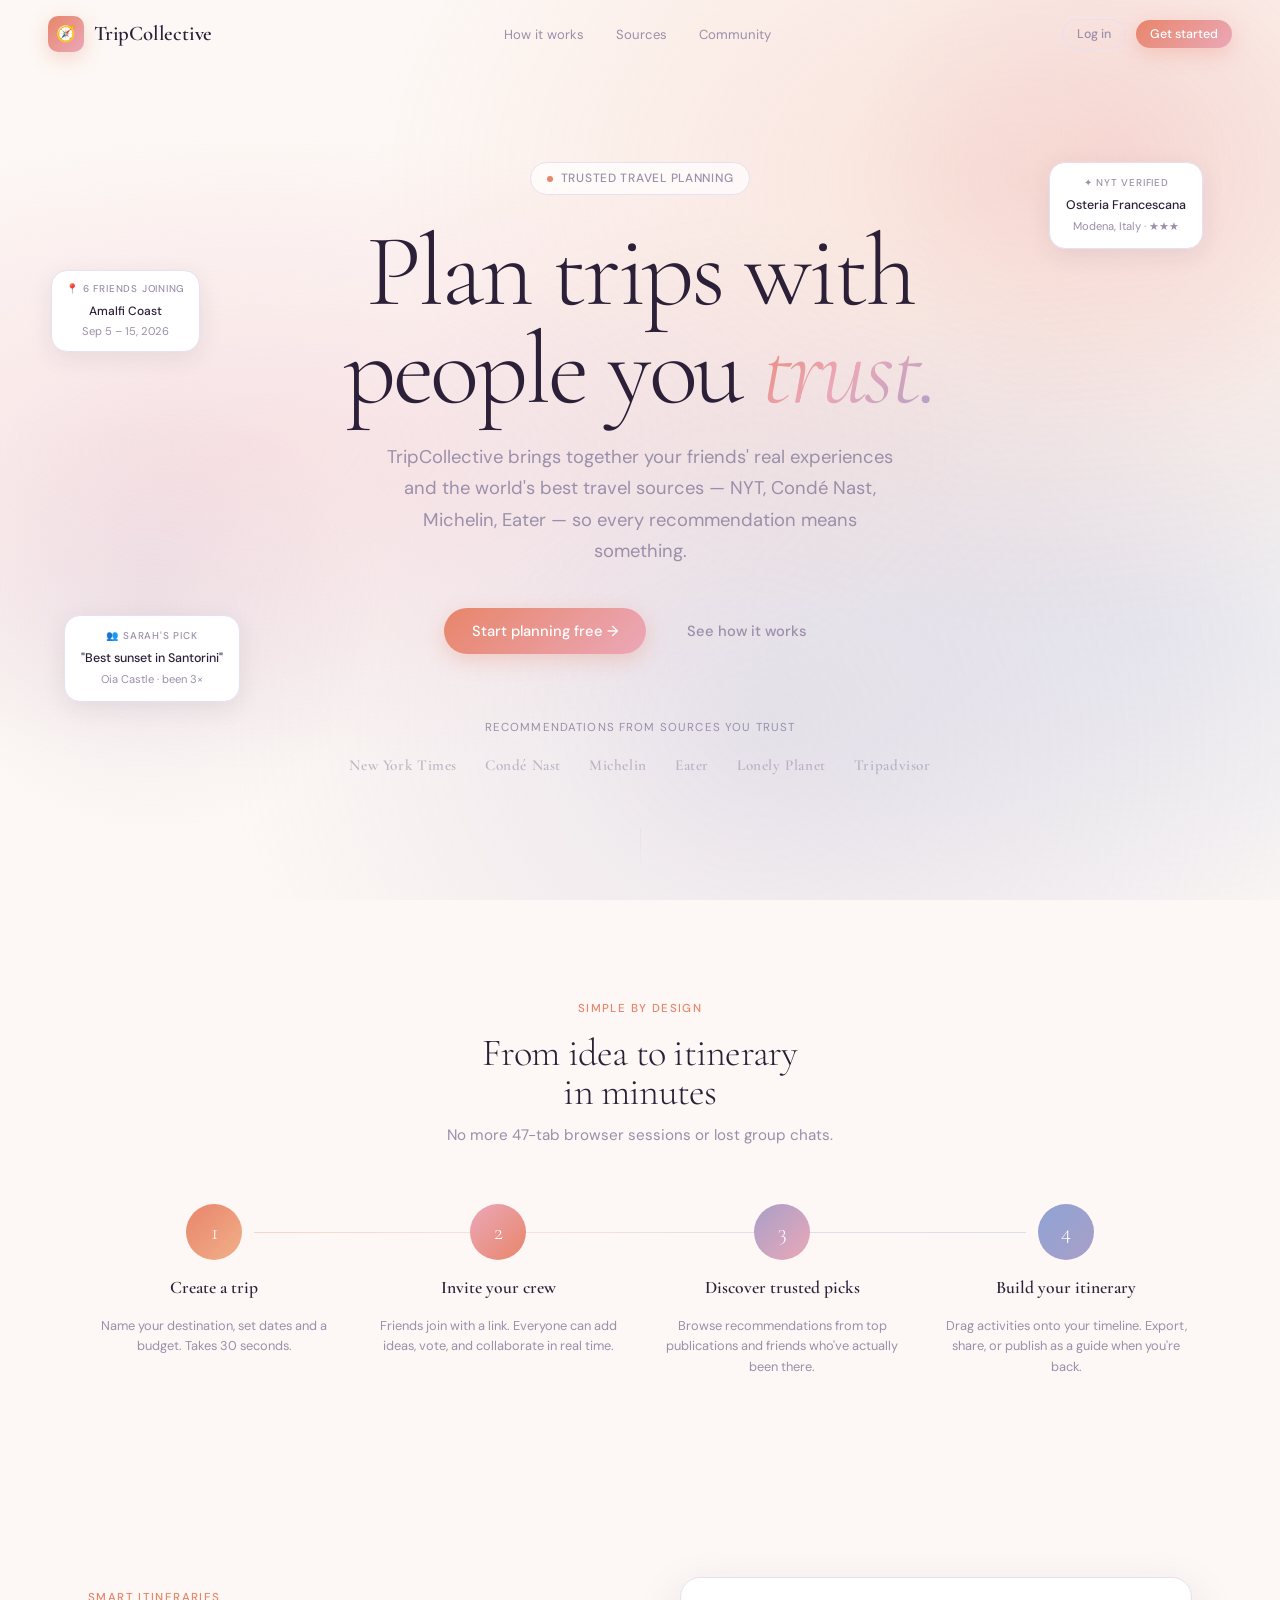
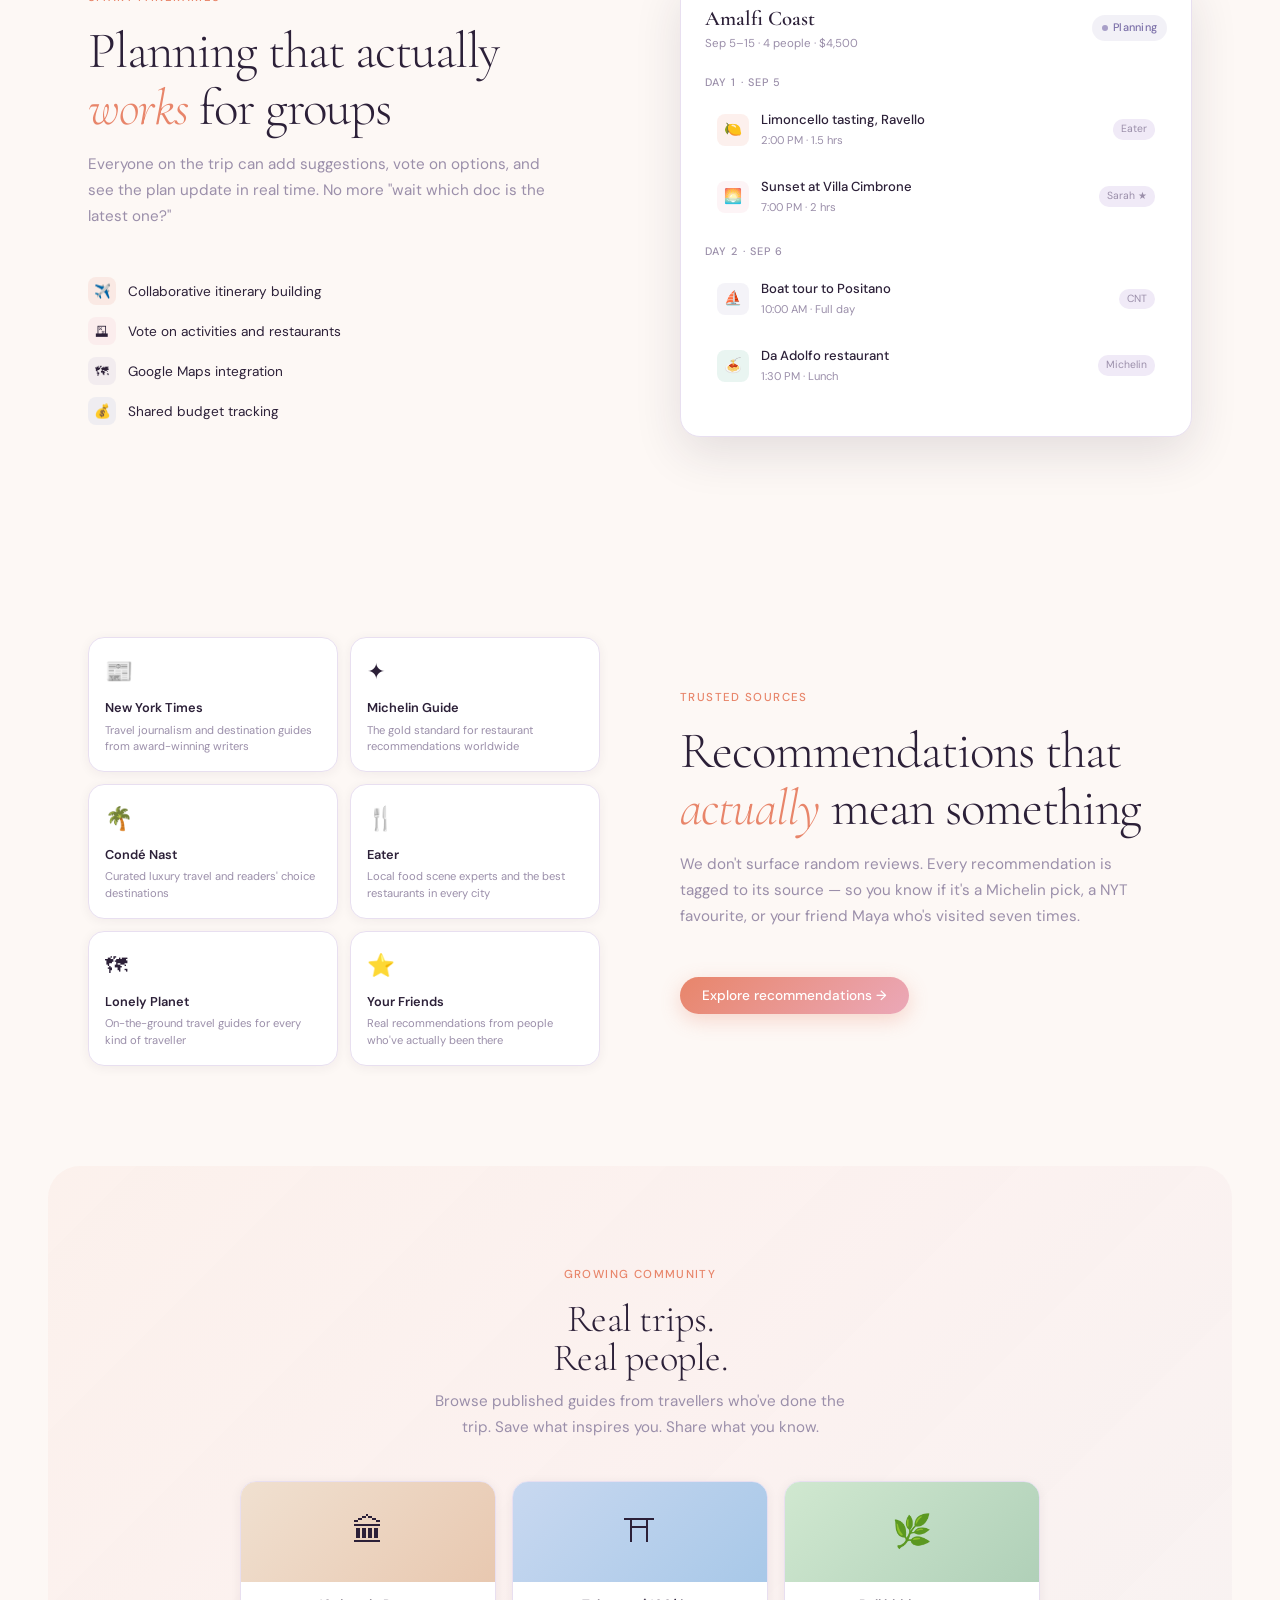
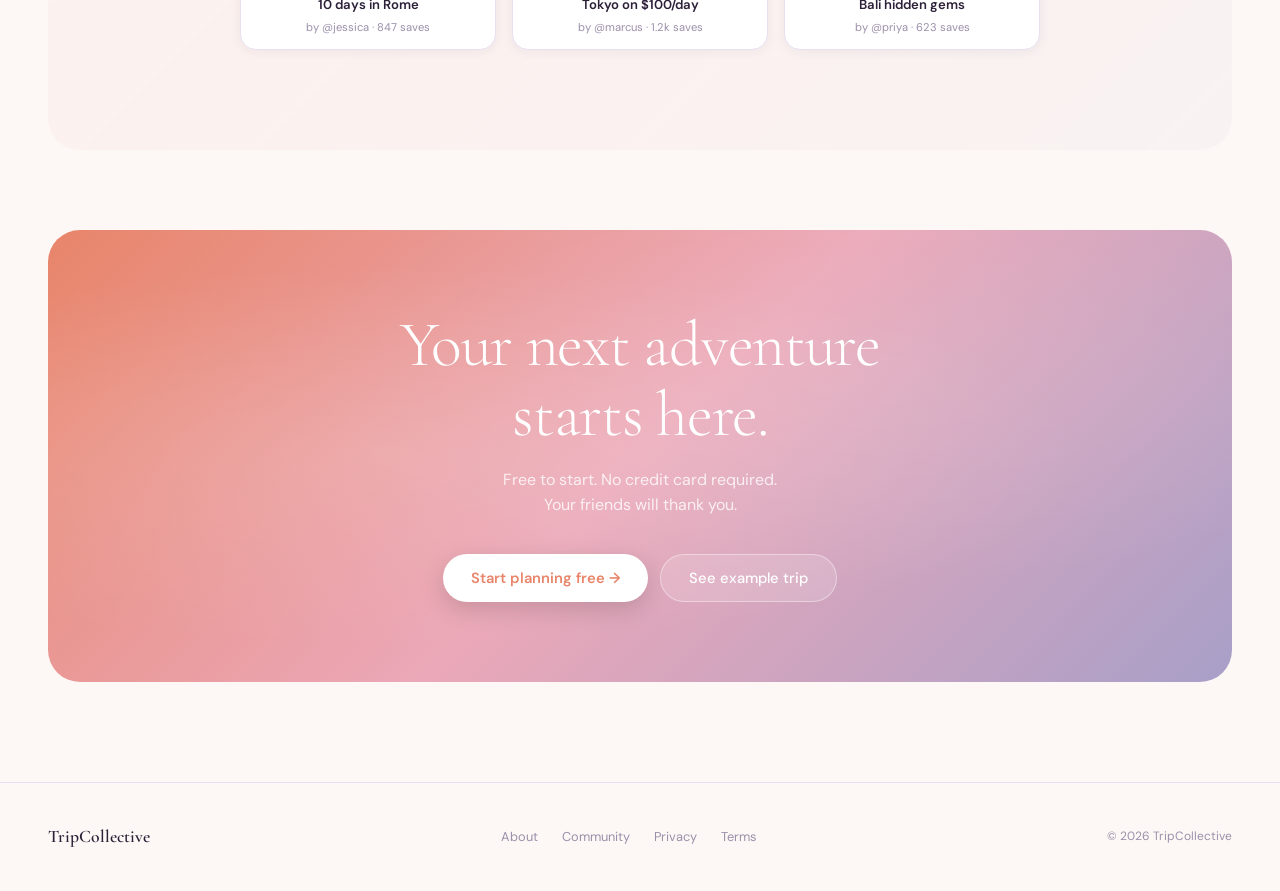
==== index.html @ 2cffa726 "initial commit" ====
<!DOCTYPE html>
<html lang="en">
<head>
  <meta charset="UTF-8">
  <meta name="viewport" content="width=device-width, initial-scale=1.0">
  <title>TripCollective — Travel Planned Together</title>
  <link rel="stylesheet" href="styles/global.css">
  <style>

    /* ── LANDING-SPECIFIC OVERRIDES ── */
    body { overflow-x: hidden; }

    /* ── NAV ── */
    .landing-nav {
      display: flex;
      align-items: center;
      justify-content: space-between;
      padding: 0 48px;
      height: 68px;
      position: fixed;
      top: 0; left: 0; right: 0;
      z-index: 100;
      transition: background 0.3s, border-color 0.3s;
    }

    .landing-nav.scrolled {
      background: rgba(253,248,245,0.92);
      backdrop-filter: blur(12px);
      border-bottom: 1px solid var(--border);
    }

    .nav-actions { display: flex; align-items: center; gap: 10px; }

    /* ── HERO ── */
    .hero {
      min-height: 100vh;
      display: flex;
      flex-direction: column;
      align-items: center;
      justify-content: center;
      text-align: center;
      padding: 120px 24px 80px;
      position: relative;
      overflow: hidden;
    }

    /* Gradient mesh background */
    .hero::before {
      content: '';
      position: absolute;
      inset: 0;
      background:
        radial-gradient(ellipse at 20% 50%, rgba(235,168,184,0.28) 0%, transparent 50%),
        radial-gradient(ellipse at 80% 20%, rgba(232,133,106,0.2) 0%, transparent 45%),
        radial-gradient(ellipse at 60% 80%, rgba(168,159,200,0.22) 0%, transparent 50%),
        radial-gradient(ellipse at 90% 70%, rgba(143,163,212,0.18) 0%, transparent 40%);
      pointer-events: none;
    }

    .hero-eyebrow {
      display: inline-flex;
      align-items: center;
      gap: 8px;
      background: rgba(255,255,255,0.7);
      border: 1px solid var(--border);
      border-radius: var(--radius-full);
      padding: 6px 16px;
      font-size: 0.75rem;
      font-weight: 500;
      color: var(--text-muted);
      letter-spacing: 0.06em;
      text-transform: uppercase;
      margin-bottom: 28px;
      backdrop-filter: blur(8px);
      animation: fadeUp 0.6s ease both;
    }

    .hero-eyebrow-dot {
      width: 6px; height: 6px;
      border-radius: 50%;
      background: var(--primary);
      animation: pulse 2s infinite;
    }

    @keyframes pulse {
      0%, 100% { opacity: 1; transform: scale(1); }
      50% { opacity: 0.5; transform: scale(0.8); }
    }

    .hero-headline {
      font-family: var(--font-display);
      font-size: clamp(3rem, 8vw, 6.5rem);
      font-weight: 300;
      line-height: 0.95;
      letter-spacing: -0.03em;
      margin-bottom: 24px;
      max-width: 900px;
      animation: fadeUp 0.6s ease 0.1s both;
    }

    .hero-headline em {
      font-style: italic;
      background: linear-gradient(135deg, var(--primary), var(--secondary) 50%, var(--accent));
      -webkit-background-clip: text;
      -webkit-text-fill-color: transparent;
      background-clip: text;
    }

    .hero-sub {
      font-size: clamp(1rem, 2vw, 1.15rem);
      color: var(--text-muted);
      max-width: 520px;
      line-height: 1.7;
      margin-bottom: 40px;
      animation: fadeUp 0.6s ease 0.2s both;
    }

    .hero-actions {
      display: flex;
      align-items: center;
      gap: 12px;
      margin-bottom: 64px;
      animation: fadeUp 0.6s ease 0.3s both;
      flex-wrap: wrap;
      justify-content: center;
    }

    /* Source logos strip */
    .trusted-by {
      animation: fadeUp 0.6s ease 0.4s both;
      text-align: center;
    }

    .trusted-label {
      font-size: 0.72rem;
      letter-spacing: 0.1em;
      text-transform: uppercase;
      color: var(--text-muted);
      margin-bottom: 16px;
    }

    .source-logos {
      display: flex;
      align-items: center;
      justify-content: center;
      gap: 28px;
      flex-wrap: wrap;
    }

    .source-logo {
      font-family: var(--font-display);
      font-size: 0.95rem;
      font-weight: 600;
      color: var(--text-muted);
      opacity: 0.6;
      letter-spacing: 0.04em;
      transition: opacity 0.2s;
    }

    .source-logo:hover { opacity: 1; }

    /* ── SCROLL INDICATOR ── */
    .scroll-indicator {
      position: absolute;
      bottom: 32px;
      left: 50%;
      transform: translateX(-50%);
      display: flex;
      flex-direction: column;
      align-items: center;
      gap: 6px;
      color: var(--text-muted);
      font-size: 0.7rem;
      letter-spacing: 0.1em;
      text-transform: uppercase;
      animation: fadeIn 1s ease 1s both;
    }

    .scroll-line {
      width: 1px;
      height: 40px;
      background: linear-gradient(to bottom, var(--border), transparent);
      animation: scrollDown 2s ease infinite;
    }

    @keyframes scrollDown {
      0% { transform: scaleY(0); transform-origin: top; }
      50% { transform: scaleY(1); transform-origin: top; }
      51% { transform: scaleY(1); transform-origin: bottom; }
      100% { transform: scaleY(0); transform-origin: bottom; }
    }

    /* ── FEATURE SECTIONS ── */
    .section {
      padding: 100px 48px;
      max-width: 1200px;
      margin: 0 auto;
    }

    .section-eyebrow {
      font-size: 0.72rem;
      font-weight: 500;
      letter-spacing: 0.12em;
      text-transform: uppercase;
      color: var(--primary);
      margin-bottom: 16px;
    }

    .section-headline {
      font-family: var(--font-display);
      font-size: clamp(2rem, 4vw, 3.2rem);
      font-weight: 300;
      letter-spacing: -0.02em;
      line-height: 1.1;
      margin-bottom: 16px;
      max-width: 600px;
    }

    .section-headline em {
      font-style: italic;
      color: var(--primary);
    }

    .section-sub {
      font-size: 0.95rem;
      color: var(--text-muted);
      line-height: 1.7;
      max-width: 480px;
      margin-bottom: 48px;
    }

    /* Feature 1 — Planning */
    .feature-planning {
      display: grid;
      grid-template-columns: 1fr 1fr;
      gap: 80px;
      align-items: center;
    }

    /* Feature 2 — Trusted sources */
    .feature-sources {
      display: grid;
      grid-template-columns: 1fr 1fr;
      gap: 80px;
      align-items: center;
    }

    /* Feature 3 — Community */
    .feature-community {
      text-align: center;
      padding: 100px 48px;
      background: linear-gradient(135deg, rgba(232,133,106,0.06), rgba(235,168,184,0.08), rgba(168,159,200,0.06));
      border-radius: 32px;
      margin: 0 48px;
    }

    /* ── MOCK UI COMPONENTS ── */
    .mock-card {
      background: white;
      border-radius: 20px;
      border: 1px solid var(--border);
      box-shadow: var(--shadow-lg);
      overflow: hidden;
    }

    .mock-itinerary {
      padding: 24px;
    }

    .mock-itinerary-header {
      display: flex;
      align-items: center;
      justify-content: space-between;
      margin-bottom: 20px;
    }

    .mock-itinerary-title {
      font-family: var(--font-display);
      font-size: 1.3rem;
      font-weight: 600;
    }

    .mock-day {
      margin-bottom: 16px;
    }

    .mock-day-label {
      font-size: 0.68rem;
      font-weight: 500;
      letter-spacing: 0.1em;
      text-transform: uppercase;
      color: var(--text-muted);
      margin-bottom: 8px;
    }

    .mock-activity {
      display: flex;
      align-items: center;
      gap: 12px;
      padding: 10px 12px;
      border-radius: 12px;
      margin-bottom: 6px;
      transition: background 0.2s;
    }

    .mock-activity:hover { background: var(--muted); }

    .mock-activity-icon {
      width: 32px;
      height: 32px;
      border-radius: 8px;
      display: flex;
      align-items: center;
      justify-content: center;
      font-size: 0.9rem;
      flex-shrink: 0;
    }

    .mock-activity-info { flex: 1; }

    .mock-activity-name {
      font-size: 0.82rem;
      font-weight: 500;
      margin-bottom: 2px;
    }

    .mock-activity-meta {
      font-size: 0.7rem;
      color: var(--text-muted);
    }

    .mock-activity-source {
      font-size: 0.65rem;
      padding: 2px 8px;
      border-radius: 10px;
      background: var(--muted);
      color: var(--text-muted);
      white-space: nowrap;
    }

    /* Source cards */
    .source-cards {
      display: grid;
      grid-template-columns: 1fr 1fr;
      gap: 12px;
    }

    .source-card {
      background: white;
      border: 1px solid var(--border);
      border-radius: 16px;
      padding: 16px;
      box-shadow: var(--shadow-sm);
      transition: transform 0.2s, box-shadow 0.2s;
    }

    .source-card:hover {
      transform: translateY(-3px);
      box-shadow: var(--shadow-md);
    }

    .source-card-icon {
      font-size: 1.4rem;
      margin-bottom: 8px;
    }

    .source-card-name {
      font-size: 0.8rem;
      font-weight: 600;
      margin-bottom: 3px;
    }

    .source-card-desc {
      font-size: 0.7rem;
      color: var(--text-muted);
      line-height: 1.5;
    }

    /* Community grid */
    .community-grid {
      display: grid;
      grid-template-columns: repeat(3, 1fr);
      gap: 16px;
      margin-top: 40px;
      max-width: 800px;
      margin-left: auto;
      margin-right: auto;
    }

    .community-card {
      background: white;
      border: 1px solid var(--border);
      border-radius: 16px;
      overflow: hidden;
      box-shadow: var(--shadow-sm);
      transition: transform 0.2s;
    }

    .community-card:hover { transform: translateY(-4px); }

    .community-card-img {
      height: 100px;
      display: flex;
      align-items: center;
      justify-content: center;
      font-size: 2rem;
    }

    .community-card-body { padding: 12px; }
    .community-card-title { font-size: 0.82rem; font-weight: 600; margin-bottom: 4px; }
    .community-card-meta { font-size: 0.7rem; color: var(--text-muted); }

    /* ── HOW IT WORKS ── */
    .how-it-works {
      padding: 100px 48px;
      max-width: 1200px;
      margin: 0 auto;
      text-align: center;
    }

    .steps-grid {
      display: grid;
      grid-template-columns: repeat(4, 1fr);
      gap: 32px;
      margin-top: 56px;
      position: relative;
    }

    .steps-grid::before {
      content: '';
      position: absolute;
      top: 28px;
      left: 15%;
      right: 15%;
      height: 1px;
      background: linear-gradient(to right, var(--primary), var(--secondary), var(--accent), var(--periwinkle));
      opacity: 0.3;
    }

    .step {
      display: flex;
      flex-direction: column;
      align-items: center;
      gap: 14px;
    }

    .step-num {
      width: 56px;
      height: 56px;
      border-radius: 50%;
      display: flex;
      align-items: center;
      justify-content: center;
      font-family: var(--font-display);
      font-size: 1.4rem;
      font-weight: 300;
      color: white;
      position: relative;
      z-index: 1;
    }

    .step-title {
      font-family: var(--font-display);
      font-size: 1.1rem;
      font-weight: 600;
    }

    .step-desc {
      font-size: 0.8rem;
      color: var(--text-muted);
      line-height: 1.6;
    }

    /* ── CTA SECTION ── */
    .cta-section {
      margin: 0 48px 100px;
      background: linear-gradient(135deg, var(--primary), var(--secondary) 50%, var(--accent));
      border-radius: 32px;
      padding: 80px 48px;
      text-align: center;
      position: relative;
      overflow: hidden;
    }

    .cta-section::before {
      content: '';
      position: absolute;
      inset: 0;
      background: radial-gradient(ellipse at 30% 50%, rgba(255,255,255,0.15), transparent 60%),
                  radial-gradient(ellipse at 70% 30%, rgba(255,255,255,0.1), transparent 50%);
    }

    .cta-section * { position: relative; z-index: 1; }

    .cta-headline {
      font-family: var(--font-display);
      font-size: clamp(2.2rem, 5vw, 4rem);
      font-weight: 300;
      color: white;
      letter-spacing: -0.02em;
      line-height: 1.1;
      margin-bottom: 16px;
    }

    .cta-sub {
      color: rgba(255,255,255,0.8);
      font-size: 1rem;
      margin-bottom: 36px;
      line-height: 1.6;
    }

    .btn-white {
      background: white;
      color: var(--primary);
      font-weight: 600;
      box-shadow: 0 8px 24px rgba(0,0,0,0.15);
    }

    .btn-white:hover {
      transform: translateY(-2px);
      box-shadow: 0 14px 32px rgba(0,0,0,0.2);
    }

    .btn-outline-white {
      background: rgba(255,255,255,0.15);
      color: white;
      border: 1px solid rgba(255,255,255,0.4);
    }

    .btn-outline-white:hover {
      background: rgba(255,255,255,0.25);
      transform: translateY(-1px);
    }

    /* ── FOOTER ── */
    footer {
      border-top: 1px solid var(--border);
      padding: 40px 48px;
      display: flex;
      align-items: center;
      justify-content: space-between;
    }

    .footer-logo {
      font-family: var(--font-display);
      font-size: 1.1rem;
      font-weight: 600;
      color: var(--text);
    }

    .footer-links {
      display: flex;
      gap: 24px;
      font-size: 0.8rem;
      color: var(--text-muted);
    }

    .footer-links a:hover { color: var(--text); }

    .footer-copy {
      font-size: 0.75rem;
      color: var(--text-muted);
    }

    /* ── FLOATING CARDS (hero decoration) ── */
    .hero-float {
      position: absolute;
      pointer-events: none;
    }

    .float-card-1 {
      top: 18%; right: 6%;
      background: white;
      border: 1px solid var(--border);
      border-radius: 16px;
      padding: 12px 16px;
      box-shadow: var(--shadow-md);
      font-size: 0.78rem;
      animation: float1 6s ease-in-out infinite;
      max-width: 180px;
    }

    .float-card-2 {
      bottom: 22%; left: 5%;
      background: white;
      border: 1px solid var(--border);
      border-radius: 16px;
      padding: 12px 16px;
      box-shadow: var(--shadow-md);
      font-size: 0.78rem;
      animation: float2 7s ease-in-out infinite;
      max-width: 200px;
    }

    .float-card-3 {
      top: 30%; left: 4%;
      background: white;
      border: 1px solid var(--border);
      border-radius: 16px;
      padding: 10px 14px;
      box-shadow: var(--shadow-md);
      font-size: 0.75rem;
      animation: float1 8s ease-in-out 1s infinite;
      max-width: 160px;
    }

    @keyframes float1 {
      0%, 100% { transform: translateY(0px) rotate(-1deg); }
      50% { transform: translateY(-12px) rotate(1deg); }
    }

    @keyframes float2 {
      0%, 100% { transform: translateY(0px) rotate(1deg); }
      50% { transform: translateY(-10px) rotate(-1deg); }
    }

    .float-card-label {
      font-size: 0.62rem;
      font-weight: 500;
      letter-spacing: 0.08em;
      text-transform: uppercase;
      color: var(--text-muted);
      margin-bottom: 5px;
    }

    .float-card-value {
      font-weight: 500;
      color: var(--text);
      margin-bottom: 2px;
    }

    .float-card-sub { color: var(--text-muted); font-size: 0.7rem; }

    /* ── REVEAL ON SCROLL ── */
    .reveal {
      opacity: 0;
      transform: translateY(24px);
      transition: opacity 0.6s ease, transform 0.6s ease;
    }

    .reveal.visible {
      opacity: 1;
      transform: translateY(0);
    }

    /* ── RESPONSIVE ── */
    @media (max-width: 768px) {
      .landing-nav { padding: 0 20px; }
      .feature-planning,
      .feature-sources { grid-template-columns: 1fr; gap: 40px; }
      .steps-grid { grid-template-columns: repeat(2, 1fr); }
      .steps-grid::before { display: none; }
      .community-grid { grid-template-columns: repeat(2, 1fr); }
      .source-cards { grid-template-columns: 1fr; }
      .cta-section { margin: 0 20px 60px; padding: 60px 24px; }
      .feature-community { margin: 0 20px; padding: 60px 24px; }
      .hero-float { display: none; }
      footer { flex-direction: column; gap: 16px; text-align: center; }
    }
  </style>
</head>
<body>

<div class="bg-ambience"></div>

<!-- ── NAV ── -->
<nav class="landing-nav" id="landingNav">
  <a href="#" class="nav-logo">
    <div class="nav-logo-icon">🧭</div>
    <span class="nav-logo-text">TripCollective</span>
  </a>
  <div class="nav-links" style="display:flex">
    <a href="#how" class="nav-link">How it works</a>
    <a href="#sources" class="nav-link">Sources</a>
    <a href="#community" class="nav-link">Community</a>
  </div>
  <div class="nav-actions">
    <button class="btn btn-ghost btn-sm" onclick="window.location='login.html'">Log in</button>
    <button class="btn btn-primary btn-sm" onclick="window.location='login.html'">Get started</button>
  </div>
</nav>

<!-- ── HERO ── -->
<section class="hero">

  <!-- Floating decoration cards -->
  <div class="hero-float float-card-1">
    <div class="float-card-label">✦ NYT Verified</div>
    <div class="float-card-value">Osteria Francescana</div>
    <div class="float-card-sub">Modena, Italy · ★★★</div>
  </div>

  <div class="hero-float float-card-2">
    <div class="float-card-label">👥 Sarah's pick</div>
    <div class="float-card-value">"Best sunset in Santorini"</div>
    <div class="float-card-sub">Oia Castle · been 3×</div>
  </div>

  <div class="hero-float float-card-3">
    <div class="float-card-label">📍 6 friends joining</div>
    <div class="float-card-value">Amalfi Coast</div>
    <div class="float-card-sub">Sep 5 – 15, 2026</div>
  </div>

  <div class="hero-eyebrow">
    <div class="hero-eyebrow-dot"></div>
    Trusted travel planning
  </div>

  <h1 class="hero-headline">
    Plan trips with<br>
    people you <em>trust.</em>
  </h1>

  <p class="hero-sub">
    TripCollective brings together your friends' real experiences and the world's best travel sources — NYT, Condé Nast, Michelin, Eater — so every recommendation means something.
  </p>

  <div class="hero-actions">
    <button class="btn btn-primary btn-lg" onclick="window.location='login.html'">
      Start planning free →
    </button>
    <button class="btn btn-ghost btn-lg" onclick="document.getElementById('how').scrollIntoView({behavior:'smooth'})">
      See how it works
    </button>
  </div>

  <div class="trusted-by">
    <div class="trusted-label">Recommendations from sources you trust</div>
    <div class="source-logos">
      <span class="source-logo">New York Times</span>
      <span class="source-logo">Condé Nast</span>
      <span class="source-logo">Michelin</span>
      <span class="source-logo">Eater</span>
      <span class="source-logo">Lonely Planet</span>
      <span class="source-logo">Tripadvisor</span>
    </div>
  </div>

  <div class="scroll-indicator">
    <div class="scroll-line"></div>
  </div>

</section>

<!-- ── HOW IT WORKS ── -->
<section class="how-it-works reveal" id="how">
  <p class="section-eyebrow">Simple by design</p>
  <h2 class="display display-lg" style="margin-bottom:12px;letter-spacing:-0.02em">From idea to itinerary<br>in minutes</h2>
  <p style="color:var(--text-muted);font-size:0.95rem;max-width:400px;margin:0 auto">No more 47-tab browser sessions or lost group chats.</p>

  <div class="steps-grid">
    <div class="step reveal">
      <div class="step-num" style="background:linear-gradient(135deg,var(--primary),var(--peach))">1</div>
      <div class="step-title">Create a trip</div>
      <div class="step-desc">Name your destination, set dates and a budget. Takes 30 seconds.</div>
    </div>
    <div class="step reveal">
      <div class="step-num" style="background:linear-gradient(135deg,var(--secondary),var(--primary))">2</div>
      <div class="step-title">Invite your crew</div>
      <div class="step-desc">Friends join with a link. Everyone can add ideas, vote, and collaborate in real time.</div>
    </div>
    <div class="step reveal">
      <div class="step-num" style="background:linear-gradient(135deg,var(--accent),var(--secondary))">3</div>
      <div class="step-title">Discover trusted picks</div>
      <div class="step-desc">Browse recommendations from top publications and friends who've actually been there.</div>
    </div>
    <div class="step reveal">
      <div class="step-num" style="background:linear-gradient(135deg,var(--periwinkle),var(--accent))">4</div>
      <div class="step-title">Build your itinerary</div>
      <div class="step-desc">Drag activities onto your timeline. Export, share, or publish as a guide when you're back.</div>
    </div>
  </div>
</section>

<!-- ── FEATURE: PLANNING ── -->
<section class="section reveal" id="planning">
  <div class="feature-planning">
    <div>
      <p class="section-eyebrow">Smart itineraries</p>
      <h2 class="section-headline">Planning that actually <em>works</em> for groups</h2>
      <p class="section-sub">Everyone on the trip can add suggestions, vote on options, and see the plan update in real time. No more "wait which doc is the latest one?"</p>
      <div style="display:flex;flex-direction:column;gap:12px">
        <div style="display:flex;align-items:center;gap:12px;font-size:0.85rem">
          <span style="width:28px;height:28px;border-radius:8px;background:rgba(232,133,106,0.12);display:flex;align-items:center;justify-content:center">✈️</span>
          Collaborative itinerary building
        </div>
        <div style="display:flex;align-items:center;gap:12px;font-size:0.85rem">
          <span style="width:28px;height:28px;border-radius:8px;background:rgba(235,168,184,0.12);display:flex;align-items:center;justify-content:center">🗳</span>
          Vote on activities and restaurants
        </div>
        <div style="display:flex;align-items:center;gap:12px;font-size:0.85rem">
          <span style="width:28px;height:28px;border-radius:8px;background:rgba(168,159,200,0.12);display:flex;align-items:center;justify-content:center">🗺</span>
          Google Maps integration
        </div>
        <div style="display:flex;align-items:center;gap:12px;font-size:0.85rem">
          <span style="width:28px;height:28px;border-radius:8px;background:rgba(143,163,212,0.12);display:flex;align-items:center;justify-content:center">💰</span>
          Shared budget tracking
        </div>
      </div>
    </div>

    <!-- Mock itinerary -->
    <div class="mock-card">
      <div class="mock-itinerary">
        <div class="mock-itinerary-header">
          <div>
            <div class="mock-itinerary-title">Amalfi Coast</div>
            <div style="font-size:0.72rem;color:var(--text-muted)">Sep 5–15 · 4 people · $4,500</div>
          </div>
          <span class="badge badge-planning"><span class="badge-dot"></span>Planning</span>
        </div>

        <div class="mock-day">
          <div class="mock-day-label">Day 1 · Sep 5</div>
          <div class="mock-activity">
            <div class="mock-activity-icon" style="background:rgba(232,133,106,0.12)">🍋</div>
            <div class="mock-activity-info">
              <div class="mock-activity-name">Limoncello tasting, Ravello</div>
              <div class="mock-activity-meta">2:00 PM · 1.5 hrs</div>
            </div>
            <span class="mock-activity-source">Eater</span>
          </div>
          <div class="mock-activity">
            <div class="mock-activity-icon" style="background:rgba(235,168,184,0.12)">🌅</div>
            <div class="mock-activity-info">
              <div class="mock-activity-name">Sunset at Villa Cimbrone</div>
              <div class="mock-activity-meta">7:00 PM · 2 hrs</div>
            </div>
            <span class="mock-activity-source">Sarah ★</span>
          </div>
        </div>

        <div class="mock-day">
          <div class="mock-day-label">Day 2 · Sep 6</div>
          <div class="mock-activity">
            <div class="mock-activity-icon" style="background:rgba(168,159,200,0.12)">⛵</div>
            <div class="mock-activity-info">
              <div class="mock-activity-name">Boat tour to Positano</div>
              <div class="mock-activity-meta">10:00 AM · Full day</div>
            </div>
            <span class="mock-activity-source">CNT</span>
          </div>
          <div class="mock-activity">
            <div class="mock-activity-icon" style="background:rgba(43,161,118,0.1)">🍝</div>
            <div class="mock-activity-info">
              <div class="mock-activity-name">Da Adolfo restaurant</div>
              <div class="mock-activity-meta">1:30 PM · Lunch</div>
            </div>
            <span class="mock-activity-source">Michelin</span>
          </div>
        </div>

      </div>
    </div>
  </div>
</section>

<!-- ── FEATURE: SOURCES ── -->
<section class="section reveal" id="sources">
  <div class="feature-sources">

    <!-- Source cards -->
    <div class="source-cards">
      <div class="source-card">
        <div class="source-card-icon">📰</div>
        <div class="source-card-name">New York Times</div>
        <div class="source-card-desc">Travel journalism and destination guides from award-winning writers</div>
      </div>
      <div class="source-card">
        <div class="source-card-icon">✦</div>
        <div class="source-card-name">Michelin Guide</div>
        <div class="source-card-desc">The gold standard for restaurant recommendations worldwide</div>
      </div>
      <div class="source-card">
        <div class="source-card-icon">🌴</div>
        <div class="source-card-name">Condé Nast</div>
        <div class="source-card-desc">Curated luxury travel and readers' choice destinations</div>
      </div>
      <div class="source-card">
        <div class="source-card-icon">🍴</div>
        <div class="source-card-name">Eater</div>
        <div class="source-card-desc">Local food scene experts and the best restaurants in every city</div>
      </div>
      <div class="source-card">
        <div class="source-card-icon">🗺</div>
        <div class="source-card-name">Lonely Planet</div>
        <div class="source-card-desc">On-the-ground travel guides for every kind of traveller</div>
      </div>
      <div class="source-card">
        <div class="source-card-icon">⭐</div>
        <div class="source-card-name">Your Friends</div>
        <div class="source-card-desc">Real recommendations from people who've actually been there</div>
      </div>
    </div>

    <div>
      <p class="section-eyebrow">Trusted sources</p>
      <h2 class="section-headline">Recommendations that <em>actually</em> mean something</h2>
      <p class="section-sub">We don't surface random reviews. Every recommendation is tagged to its source — so you know if it's a Michelin pick, a NYT favourite, or your friend Maya who's visited seven times.</p>
      <button class="btn btn-primary">Explore recommendations →</button>
    </div>

  </div>
</section>

<!-- ── FEATURE: COMMUNITY ── -->
<div class="feature-community reveal" id="community">
  <p class="section-eyebrow">Growing community</p>
  <h2 class="display display-lg" style="letter-spacing:-0.02em;margin-bottom:12px">
    Real trips.<br>Real people.
  </h2>
  <p style="color:rgba(255,255,255,0.75);font-size:0.95rem;max-width:440px;margin:0 auto;line-height:1.7;color:var(--text-muted)">
    Browse published guides from travellers who've done the trip. Save what inspires you. Share what you know.
  </p>

  <div class="community-grid">
    <div class="community-card">
      <div class="community-card-img" style="background:linear-gradient(135deg,#f0e0d0,#e8c8b0)">🏛</div>
      <div class="community-card-body">
        <div class="community-card-title">10 days in Rome</div>
        <div class="community-card-meta">by @jessica · 847 saves</div>
      </div>
    </div>
    <div class="community-card">
      <div class="community-card-img" style="background:linear-gradient(135deg,#c8d8f0,#a8c8e8)">⛩</div>
      <div class="community-card-body">
        <div class="community-card-title">Tokyo on $100/day</div>
        <div class="community-card-meta">by @marcus · 1.2k saves</div>
      </div>
    </div>
    <div class="community-card">
      <div class="community-card-img" style="background:linear-gradient(135deg,#d0e8d0,#b0d0b8)">🌿</div>
      <div class="community-card-body">
        <div class="community-card-title">Bali hidden gems</div>
        <div class="community-card-meta">by @priya · 623 saves</div>
      </div>
    </div>
  </div>
</div>

<!-- ── CTA ── -->
<section class="cta-section reveal" style="margin-top:80px">
  <h2 class="cta-headline">Your next adventure<br>starts here.</h2>
  <p class="cta-sub">Free to start. No credit card required.<br>Your friends will thank you.</p>
  <div style="display:flex;gap:12px;justify-content:center;flex-wrap:wrap">
    <button class="btn btn-white btn-lg" onclick="window.location='login.html'">
      Start planning free →
    </button>
    <button class="btn btn-outline-white btn-lg">
      See example trip
    </button>
  </div>
</section>

<!-- ── FOOTER ── -->
<footer>
  <span class="footer-logo">TripCollective</span>
  <div class="footer-links">
    <a href="#">About</a>
    <a href="#">Community</a>
    <a href="#">Privacy</a>
    <a href="#">Terms</a>
  </div>
  <span class="footer-copy">© 2026 TripCollective</span>
</footer>

<script>
  // Nav scroll effect
  const nav = document.getElementById('landingNav');
  window.addEventListener('scroll', () => {
    nav.classList.toggle('scrolled', window.scrollY > 40);
  });

  // Scroll reveal
  const reveals = document.querySelectorAll('.reveal');
  const observer = new IntersectionObserver((entries) => {
    entries.forEach((entry, i) => {
      if (entry.isIntersecting) {
        setTimeout(() => entry.target.classList.add('visible'), i * 80);
      }
    });
  }, { threshold: 0.1 });
  reveals.forEach(el => observer.observe(el));
</script>

</body>
</html>
---- styles/global.css ----
/* ============================================================
   TripCollective — Global Design System
   Aurora Palette · DM Sans + Cormorant Garamond
   ============================================================ */

@import url('https://fonts.googleapis.com/css2?family=Cormorant+Garamond:ital,wght@0,300;0,400;0,600;1,300&family=DM+Sans:wght@300;400;500&display=swap');

/* ── CSS VARIABLES ── */
:root {
  /* Core Palette */
  --primary:            #E8856A;   /* Sunset Coral */
  --primary-contrast:   #FFFFFF;
  --secondary:          #EBA8B8;   /* Rose Blush */
  --secondary-contrast: #2C2038;
  --accent:             #A89FC8;   /* Soft Lavender */
  --accent-foreground:  #2C2038;
  --periwinkle:         #8FA3D4;   /* Periwinkle Blue */
  --peach:              #F2B08A;   /* Warm Peach */

  /* Surfaces */
  --background:         #FDF8F5;   /* Warm Cream */
  --surface:            #FFFFFF;
  --muted:              #F0EAF7;   /* Lavender Tint */

  /* Text */
  --text:               #2C2038;   /* Deep Plum */
  --text-muted:         #9B8FAA;   /* Muted Mauve */

  /* Borders & Inputs */
  --border:             #E8DFF0;
  --input:              #F0EAF7;
  --ring:               #8FA3D4;

  /* Semantic */
  --success:            #2BA176;
  --destructive:        #DD382C;
  --alert:              #F2B08A;

  /* Status Colors */
  --status-upcoming:    #E8856A;
  --status-ongoing:     #EBA8B8;
  --status-planning:    #A89FC8;
  --status-completed:   #2BA176;

  /* Typography */
  --font-body:          'DM Sans', sans-serif;
  --font-display:       'Cormorant Garamond', serif;

  /* Spacing */
  --nav-height:         64px;
  --page-max-width:     1200px;
  --page-padding:       40px;
  --radius-sm:          8px;
  --radius-md:          14px;
  --radius-lg:          20px;
  --radius-full:        999px;

  /* Shadows */
  --shadow-sm:          0 2px 12px rgba(44,32,56,0.06);
  --shadow-md:          0 6px 24px rgba(44,32,56,0.09);
  --shadow-lg:          0 16px 48px rgba(44,32,56,0.12);
  --shadow-primary:     0 6px 20px rgba(232,133,106,0.3);
}

/* ── RESET ── */
*, *::before, *::after {
  box-sizing: border-box;
  margin: 0;
  padding: 0;
}

html { scroll-behavior: smooth; }

body {
  font-family: var(--font-body);
  background: var(--background);
  color: var(--text);
  min-height: 100vh;
  line-height: 1.6;
  -webkit-font-smoothing: antialiased;
}

img { display: block; max-width: 100%; }
button { font-family: var(--font-body); cursor: pointer; }
a { text-decoration: none; color: inherit; }

/* ── BACKGROUND AMBIENCE ── */
.bg-ambience {
  position: fixed;
  inset: 0;
  pointer-events: none;
  z-index: 0;
  overflow: hidden;
}

.bg-ambience::before {
  content: '';
  position: absolute;
  width: 600px; height: 600px;
  top: -150px; right: -150px;
  background: radial-gradient(circle, rgba(235,168,184,0.2), transparent 65%);
  border-radius: 50%;
}

.bg-ambience::after {
  content: '';
  position: absolute;
  width: 500px; height: 500px;
  bottom: 5%; left: -100px;
  background: radial-gradient(circle, rgba(168,159,200,0.18), transparent 65%);
  border-radius: 50%;
}

/* ── LAYOUT ── */
.page-wrapper {
  position: relative;
  z-index: 1;
}

.main-content {
  max-width: var(--page-max-width);
  margin: 0 auto;
  padding: 40px var(--page-padding) 80px;
}

/* ── NAVIGATION ── */
.nav {
  display: flex;
  align-items: center;
  justify-content: space-between;
  padding: 0 var(--page-padding);
  height: var(--nav-height);
  background: rgba(253,248,245,0.85);
  backdrop-filter: blur(12px);
  -webkit-backdrop-filter: blur(12px);
  border-bottom: 1px solid var(--border);
  position: sticky;
  top: 0;
  z-index: 100;
}

.nav-logo {
  display: flex;
  align-items: center;
  gap: 10px;
}

.nav-logo-icon {
  width: 36px;
  height: 36px;
  border-radius: 10px;
  background: linear-gradient(135deg, var(--primary), var(--secondary));
  display: flex;
  align-items: center;
  justify-content: center;
  font-size: 1rem;
  box-shadow: var(--shadow-primary);
  flex-shrink: 0;
}

.nav-logo-text {
  font-family: var(--font-display);
  font-size: 1.3rem;
  font-weight: 600;
  color: var(--text);
  letter-spacing: -0.01em;
}

.nav-links {
  display: flex;
  align-items: center;
  gap: 4px;
}

.nav-link {
  padding: 6px 14px;
  border-radius: var(--radius-full);
  font-size: 0.82rem;
  color: var(--text-muted);
  transition: all 0.2s ease;
  cursor: pointer;
  border: none;
  background: none;
}

.nav-link:hover {
  background: var(--muted);
  color: var(--text);
}

.nav-link.active {
  background: var(--muted);
  color: var(--text);
  font-weight: 500;
}

.nav-avatar {
  width: 34px;
  height: 34px;
  border-radius: 50%;
  background: linear-gradient(135deg, var(--secondary), var(--accent));
  display: flex;
  align-items: center;
  justify-content: center;
  font-size: 0.72rem;
  font-weight: 500;
  color: white;
  cursor: pointer;
  margin-left: 8px;
  flex-shrink: 0;
  transition: box-shadow 0.2s;
}

.nav-avatar:hover {
  box-shadow: 0 0 0 3px var(--border);
}

/* ── TYPOGRAPHY ── */
.display {
  font-family: var(--font-display);
  font-weight: 300;
  letter-spacing: -0.02em;
  line-height: 1;
}

.display-xl { font-size: clamp(2.4rem, 5vw, 3.2rem); }
.display-lg { font-size: clamp(1.8rem, 3vw, 2.4rem); }
.display-md { font-size: 1.5rem; }
.display-sm { font-size: 1.25rem; font-weight: 600; }

.label-upper {
  font-size: 0.7rem;
  font-weight: 500;
  letter-spacing: 0.1em;
  text-transform: uppercase;
  color: var(--text-muted);
}

.text-muted { color: var(--text-muted); }
.text-sm    { font-size: 0.82rem; }
.text-xs    { font-size: 0.72rem; }

/* ── BUTTONS ── */
.btn {
  display: inline-flex;
  align-items: center;
  justify-content: center;
  gap: 7px;
  padding: 10px 22px;
  border-radius: var(--radius-full);
  font-size: 0.85rem;
  font-weight: 500;
  border: none;
  cursor: pointer;
  transition: all 0.25s ease;
  white-space: nowrap;
  font-family: var(--font-body);
}

.btn-primary {
  background: linear-gradient(135deg, var(--primary), var(--secondary));
  color: white;
  box-shadow: var(--shadow-primary);
}

.btn-primary:hover {
  transform: translateY(-2px);
  box-shadow: 0 10px 28px rgba(232,133,106,0.38);
}

.btn-secondary {
  background: rgba(235,168,184,0.15);
  color: #c4728a;
  border: 1px solid rgba(235,168,184,0.3);
}

.btn-secondary:hover {
  background: rgba(235,168,184,0.25);
  transform: translateY(-1px);
}

.btn-accent {
  background: linear-gradient(135deg, var(--accent), var(--periwinkle));
  color: white;
  box-shadow: 0 4px 14px rgba(168,159,200,0.3);
}

.btn-accent:hover {
  transform: translateY(-2px);
  box-shadow: 0 8px 20px rgba(168,159,200,0.4);
}

.btn-ghost {
  background: none;
  color: var(--text-muted);
  border: 1px solid var(--border);
}

.btn-ghost:hover {
  background: var(--muted);
  color: var(--text);
}

.btn-icon {
  width: 32px;
  height: 32px;
  padding: 0;
  border-radius: 50%;
  background: none;
  border: 1px solid var(--border);
  color: var(--text-muted);
  font-size: 0.8rem;
  transition: all 0.2s;
}

.btn-icon:hover {
  background: var(--muted);
  color: var(--text);
}

.btn-sm {
  padding: 6px 14px;
  font-size: 0.78rem;
}

.btn-lg {
  padding: 13px 28px;
  font-size: 0.92rem;
}

/* ── BADGES ── */
.badge {
  display: inline-flex;
  align-items: center;
  gap: 5px;
  padding: 4px 10px;
  border-radius: var(--radius-full);
  font-size: 0.68rem;
  font-weight: 500;
  letter-spacing: 0.02em;
}

.badge-dot {
  width: 6px;
  height: 6px;
  border-radius: 50%;
  flex-shrink: 0;
}

.badge-upcoming  { background: rgba(232,133,106,0.12); color: var(--primary); }
.badge-upcoming  .badge-dot { background: var(--primary); }

.badge-ongoing   { background: rgba(235,168,184,0.18); color: #c4728a; }
.badge-ongoing   .badge-dot { background: var(--secondary); }

.badge-planning  { background: rgba(168,159,200,0.15); color: #7B6FA8; }
.badge-planning  .badge-dot { background: var(--accent); }

.badge-completed { background: rgba(43,161,118,0.12); color: var(--success); }
.badge-completed .badge-dot { background: var(--success); }

.badge-muted {
  background: var(--muted);
  color: var(--text-muted);
}

.badge-visibility {
  display: inline-flex;
  align-items: center;
  gap: 4px;
  font-size: 0.68rem;
  color: var(--text-muted);
  background: var(--muted);
  padding: 3px 9px;
  border-radius: var(--radius-full);
}

/* ── CARDS ── */
.card {
  background: var(--surface);
  border-radius: var(--radius-lg);
  border: 1px solid var(--border);
  box-shadow: var(--shadow-sm);
  transition: transform 0.25s ease, box-shadow 0.25s ease;
  overflow: hidden;
}

.card:hover {
  transform: translateY(-4px);
  box-shadow: var(--shadow-lg);
}

.card-body {
  padding: 18px 20px 20px;
}

/* ── TRIP CARDS ── */
.trip-card-img {
  width: 100%;
  height: 160px;
  object-fit: cover;
  background: var(--muted);
}

.trip-card-img-placeholder {
  width: 100%;
  height: 160px;
  display: flex;
  align-items: center;
  justify-content: center;
  font-size: 2.5rem;
}

.trip-card-badges {
  display: flex;
  justify-content: space-between;
  align-items: center;
  margin-bottom: 10px;
}

.trip-card-name {
  font-family: var(--font-display);
  font-size: 1.2rem;
  font-weight: 600;
  margin-bottom: 8px;
  line-height: 1.2;
}

.trip-card-meta {
  display: flex;
  flex-direction: column;
  gap: 4px;
  margin-bottom: 12px;
}

.trip-card-meta-row {
  display: flex;
  align-items: center;
  gap: 7px;
  font-size: 0.75rem;
  color: var(--text-muted);
}

.trip-card-actions {
  display: flex;
  align-items: center;
  gap: 6px;
  padding-top: 12px;
  border-top: 1px solid var(--border);
}

.trip-card-actions .btn-icon {
  margin-left: auto;
}

.trip-card-actions .btn-icon:last-child {
  margin-left: 0;
}

/* ── COLLABORATOR AVATARS ── */
.collab-row {
  display: flex;
  align-items: center;
  margin-bottom: 12px;
}

.collab-avatar {
  width: 24px;
  height: 24px;
  border-radius: 50%;
  border: 2px solid var(--surface);
  display: flex;
  align-items: center;
  justify-content: center;
  font-size: 0.55rem;
  font-weight: 500;
  color: white;
  margin-right: -6px;
  flex-shrink: 0;
}

.collab-label {
  margin-left: 14px;
  font-size: 0.72rem;
  color: var(--text-muted);
}

/* ── STAT CARDS ── */
.stat-card {
  background: var(--surface);
  border-radius: var(--radius-lg);
  border: 1px solid var(--border);
  padding: 20px 22px;
  position: relative;
  overflow: hidden;
  cursor: pointer;
  transition: transform 0.2s ease, box-shadow 0.2s ease;
}

.stat-card:hover {
  transform: translateY(-3px);
  box-shadow: var(--shadow-md);
}

.stat-card-bar {
  position: absolute;
  top: 0; left: 0; right: 0;
  height: 3px;
  border-radius: var(--radius-lg) var(--radius-lg) 0 0;
}

.stat-card-label {
  font-size: 0.7rem;
  font-weight: 500;
  letter-spacing: 0.1em;
  text-transform: uppercase;
  color: var(--text-muted);
  margin-bottom: 10px;
}

.stat-card-number {
  font-family: var(--font-display);
  font-size: 2.6rem;
  font-weight: 300;
  line-height: 1;
  margin-bottom: 4px;
}

.stat-card-sub {
  font-size: 0.72rem;
  color: var(--text-muted);
}

/* ── SECTION HEADERS ── */
.section-header {
  display: flex;
  align-items: center;
  gap: 10px;
  margin-bottom: 18px;
  margin-top: 40px;
}

.section-dot {
  width: 9px;
  height: 9px;
  border-radius: 50%;
  flex-shrink: 0;
}

.section-title {
  font-family: var(--font-display);
  font-size: 1.4rem;
  font-weight: 600;
  letter-spacing: -0.01em;
}

.section-count {
  margin-left: auto;
  font-size: 0.72rem;
  color: var(--text-muted);
  background: var(--muted);
  padding: 3px 10px;
  border-radius: var(--radius-full);
}

/* ── GRIDS ── */
.trips-grid {
  display: grid;
  gap: 18px;
}

.trips-grid-1 { grid-template-columns: minmax(0, 380px); }
.trips-grid-2 { grid-template-columns: repeat(2, 1fr); }
.trips-grid-3 { grid-template-columns: repeat(3, 1fr); }

/* ── FORMS ── */
.form-group {
  display: flex;
  flex-direction: column;
  gap: 6px;
  margin-bottom: 18px;
}

.form-label {
  font-size: 0.8rem;
  font-weight: 500;
  color: var(--text);
}

.form-input {
  padding: 10px 14px;
  border-radius: var(--radius-md);
  border: 1px solid var(--border);
  background: var(--input);
  font-family: var(--font-body);
  font-size: 0.85rem;
  color: var(--text);
  transition: border-color 0.2s, box-shadow 0.2s;
  outline: none;
}

.form-input:focus {
  border-color: var(--ring);
  box-shadow: 0 0 0 3px rgba(143,163,212,0.15);
}

.form-input::placeholder {
  color: var(--text-muted);
}

/* ── MODALS ── */
.modal-overlay {
  position: fixed;
  inset: 0;
  background: rgba(44,32,56,0.4);
  backdrop-filter: blur(4px);
  z-index: 200;
  display: flex;
  align-items: center;
  justify-content: center;
  padding: 20px;
  opacity: 0;
  pointer-events: none;
  transition: opacity 0.25s ease;
}

.modal-overlay.open {
  opacity: 1;
  pointer-events: all;
}

.modal {
  background: var(--surface);
  border-radius: var(--radius-lg);
  padding: 32px;
  width: 100%;
  max-width: 520px;
  box-shadow: var(--shadow-lg);
  transform: translateY(16px);
  transition: transform 0.25s ease;
}

.modal-overlay.open .modal {
  transform: translateY(0);
}

.modal-header {
  display: flex;
  align-items: flex-start;
  justify-content: space-between;
  margin-bottom: 24px;
}

.modal-title {
  font-family: var(--font-display);
  font-size: 1.6rem;
  font-weight: 300;
}

/* ── ANIMATIONS ── */
@keyframes fadeUp {
  from { opacity: 0; transform: translateY(16px); }
  to   { opacity: 1; transform: translateY(0); }
}

@keyframes fadeIn {
  from { opacity: 0; }
  to   { opacity: 1; }
}

.animate-fade-up {
  animation: fadeUp 0.4s ease both;
}

.animate-fade-up-1 { animation-delay: 0.05s; }
.animate-fade-up-2 { animation-delay: 0.10s; }
.animate-fade-up-3 { animation-delay: 0.15s; }
.animate-fade-up-4 { animation-delay: 0.20s; }
.animate-fade-up-5 { animation-delay: 0.25s; }

/* ── UTILITIES ── */
.flex         { display: flex; }
.flex-center  { display: flex; align-items: center; justify-content: center; }
.flex-between { display: flex; align-items: center; justify-content: space-between; }
.gap-sm       { gap: 8px; }
.gap-md       { gap: 16px; }
.gap-lg       { gap: 24px; }
.mt-sm        { margin-top: 8px; }
.mt-md        { margin-top: 16px; }
.mt-lg        { margin-top: 32px; }
.w-full       { width: 100%; }
.hidden       { display: none; }

/* ── DIVIDER ── */
.divider {
  height: 1px;
  background: var(--border);
  margin: 20px 0;
}

/* ── EMPTY STATE ── */
.empty-state {
  text-align: center;
  padding: 48px 24px;
  color: var(--text-muted);
}

.empty-state-icon {
  font-size: 2.5rem;
  margin-bottom: 12px;
  opacity: 0.5;
}

.empty-state-title {
  font-family: var(--font-display);
  font-size: 1.2rem;
  font-weight: 400;
  margin-bottom: 6px;
  color: var(--text);
}

.empty-state-sub {
  font-size: 0.82rem;
}

/* ── RESPONSIVE ── */
@media (max-width: 768px) {
  :root {
    --page-padding: 20px;
  }

  .nav-links { display: none; }
  .trips-grid-2,
  .trips-grid-3 { grid-template-columns: 1fr; }
  .trips-grid-1 { grid-template-columns: 1fr; }
}
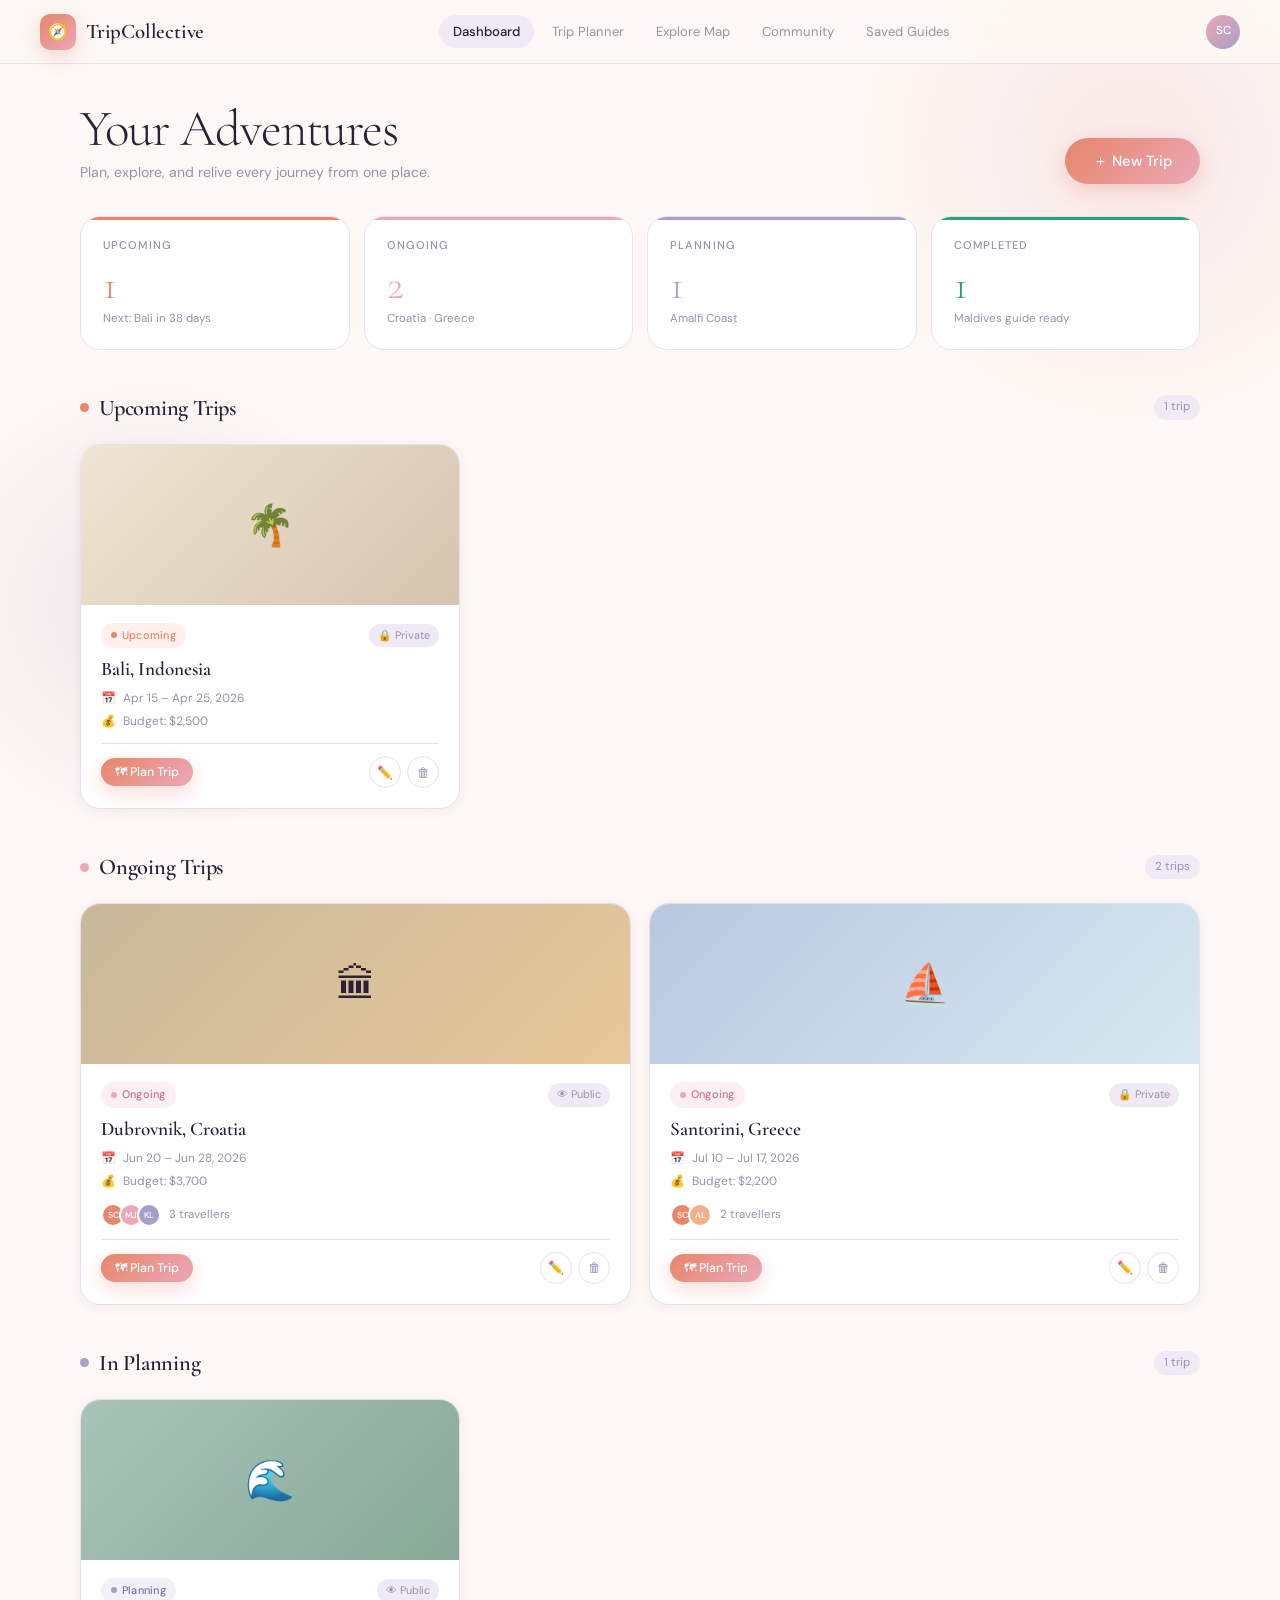
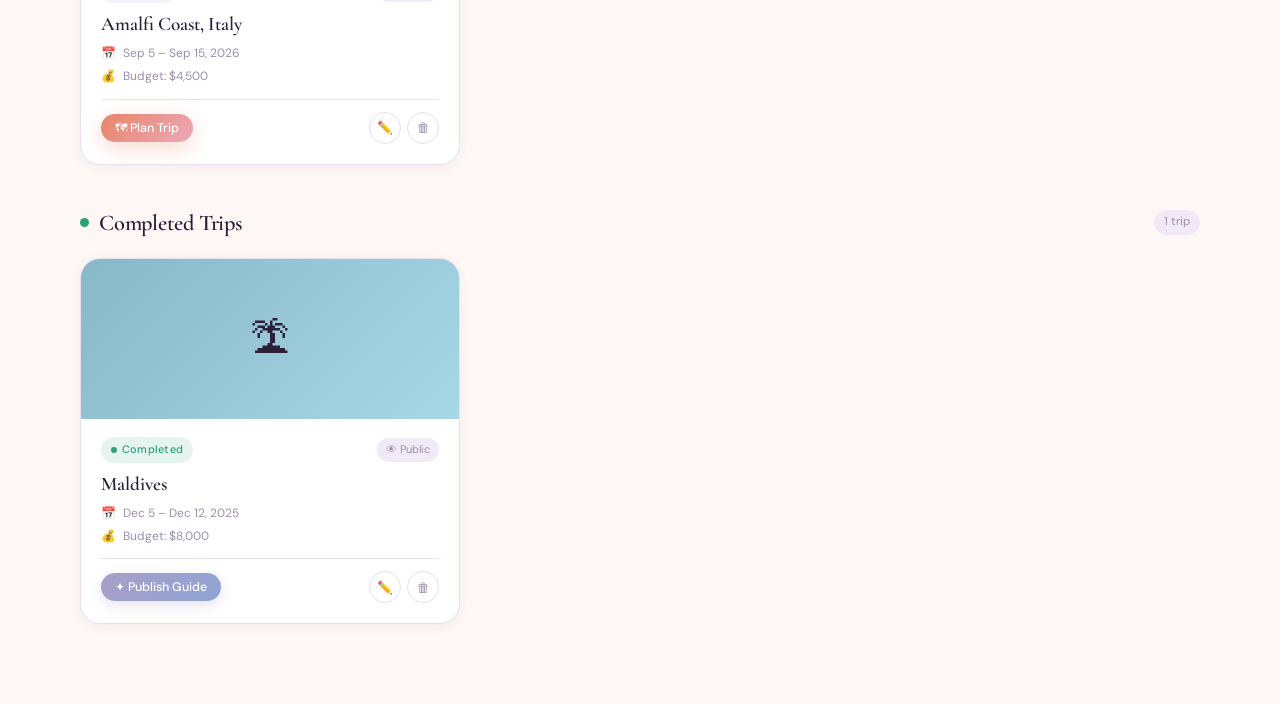
==== commit 3c44c526: "fix nav linkes - profile avatar and dashboard routing" ====
--- a/index.html
+++ b/index.html
@@ -3,659 +3,34 @@
 <head>
   <meta charset="UTF-8">
   <meta name="viewport" content="width=device-width, initial-scale=1.0">
-  <title>TripCollective — Travel Planned Together</title>
+  <title>TripCollective — Dashboard</title>
   <link rel="stylesheet" href="styles/global.css">
   <style>
-
-    /* ── LANDING-SPECIFIC OVERRIDES ── */
-    body { overflow-x: hidden; }
-
-    /* ── NAV ── */
-    .landing-nav {
+    /* ── PAGE-SPECIFIC STYLES ── */
+    .page-header {
       display: flex;
-      align-items: center;
+      align-items: flex-end;
       justify-content: space-between;
-      padding: 0 48px;
-      height: 68px;
-      position: fixed;
-      top: 0; left: 0; right: 0;
-      z-index: 100;
-      transition: background 0.3s, border-color 0.3s;
+      margin-bottom: 32px;
     }
 
-    .landing-nav.scrolled {
-      background: rgba(253,248,245,0.92);
-      backdrop-filter: blur(12px);
-      border-bottom: 1px solid var(--border);
+    .page-header p {
+      font-size: 0.88rem;
+      color: var(--text-muted);
+      margin-top: 6px;
     }
 
-    .nav-actions { display: flex; align-items: center; gap: 10px; }
-
-    /* ── HERO ── */
-    .hero {
-      min-height: 100vh;
-      display: flex;
-      flex-direction: column;
-      align-items: center;
-      justify-content: center;
-      text-align: center;
-      padding: 120px 24px 80px;
-      position: relative;
-      overflow: hidden;
-    }
-
-    /* Gradient mesh background */
-    .hero::before {
-      content: '';
-      position: absolute;
-      inset: 0;
-      background:
-        radial-gradient(ellipse at 20% 50%, rgba(235,168,184,0.28) 0%, transparent 50%),
-        radial-gradient(ellipse at 80% 20%, rgba(232,133,106,0.2) 0%, transparent 45%),
-        radial-gradient(ellipse at 60% 80%, rgba(168,159,200,0.22) 0%, transparent 50%),
-        radial-gradient(ellipse at 90% 70%, rgba(143,163,212,0.18) 0%, transparent 40%);
-      pointer-events: none;
-    }
-
-    .hero-eyebrow {
-      display: inline-flex;
-      align-items: center;
-      gap: 8px;
-      background: rgba(255,255,255,0.7);
-      border: 1px solid var(--border);
-      border-radius: var(--radius-full);
-      padding: 6px 16px;
-      font-size: 0.75rem;
-      font-weight: 500;
-      color: var(--text-muted);
-      letter-spacing: 0.06em;
-      text-transform: uppercase;
-      margin-bottom: 28px;
-      backdrop-filter: blur(8px);
-      animation: fadeUp 0.6s ease both;
-    }
-
-    .hero-eyebrow-dot {
-      width: 6px; height: 6px;
-      border-radius: 50%;
-      background: var(--primary);
-      animation: pulse 2s infinite;
-    }
-
-    @keyframes pulse {
-      0%, 100% { opacity: 1; transform: scale(1); }
-      50% { opacity: 0.5; transform: scale(0.8); }
-    }
-
-    .hero-headline {
-      font-family: var(--font-display);
-      font-size: clamp(3rem, 8vw, 6.5rem);
-      font-weight: 300;
-      line-height: 0.95;
-      letter-spacing: -0.03em;
-      margin-bottom: 24px;
-      max-width: 900px;
-      animation: fadeUp 0.6s ease 0.1s both;
-    }
-
-    .hero-headline em {
-      font-style: italic;
-      background: linear-gradient(135deg, var(--primary), var(--secondary) 50%, var(--accent));
-      -webkit-background-clip: text;
-      -webkit-text-fill-color: transparent;
-      background-clip: text;
-    }
-
-    .hero-sub {
-      font-size: clamp(1rem, 2vw, 1.15rem);
-      color: var(--text-muted);
-      max-width: 520px;
-      line-height: 1.7;
-      margin-bottom: 40px;
-      animation: fadeUp 0.6s ease 0.2s both;
-    }
-
-    .hero-actions {
-      display: flex;
-      align-items: center;
-      gap: 12px;
-      margin-bottom: 64px;
-      animation: fadeUp 0.6s ease 0.3s both;
-      flex-wrap: wrap;
-      justify-content: center;
-    }
-
-    /* Source logos strip */
-    .trusted-by {
-      animation: fadeUp 0.6s ease 0.4s both;
-      text-align: center;
-    }
-
-    .trusted-label {
-      font-size: 0.72rem;
-      letter-spacing: 0.1em;
-      text-transform: uppercase;
-      color: var(--text-muted);
-      margin-bottom: 16px;
-    }
-
-    .source-logos {
-      display: flex;
-      align-items: center;
-      justify-content: center;
-      gap: 28px;
-      flex-wrap: wrap;
-    }
-
-    .source-logo {
-      font-family: var(--font-display);
-      font-size: 0.95rem;
-      font-weight: 600;
-      color: var(--text-muted);
-      opacity: 0.6;
-      letter-spacing: 0.04em;
-      transition: opacity 0.2s;
-    }
-
-    .source-logo:hover { opacity: 1; }
-
-    /* ── SCROLL INDICATOR ── */
-    .scroll-indicator {
-      position: absolute;
-      bottom: 32px;
-      left: 50%;
-      transform: translateX(-50%);
-      display: flex;
-      flex-direction: column;
-      align-items: center;
-      gap: 6px;
-      color: var(--text-muted);
-      font-size: 0.7rem;
-      letter-spacing: 0.1em;
-      text-transform: uppercase;
-      animation: fadeIn 1s ease 1s both;
-    }
-
-    .scroll-line {
-      width: 1px;
-      height: 40px;
-      background: linear-gradient(to bottom, var(--border), transparent);
-      animation: scrollDown 2s ease infinite;
-    }
-
-    @keyframes scrollDown {
-      0% { transform: scaleY(0); transform-origin: top; }
-      50% { transform: scaleY(1); transform-origin: top; }
-      51% { transform: scaleY(1); transform-origin: bottom; }
-      100% { transform: scaleY(0); transform-origin: bottom; }
-    }
-
-    /* ── FEATURE SECTIONS ── */
-    .section {
-      padding: 100px 48px;
-      max-width: 1200px;
-      margin: 0 auto;
-    }
-
-    .section-eyebrow {
-      font-size: 0.72rem;
-      font-weight: 500;
-      letter-spacing: 0.12em;
-      text-transform: uppercase;
-      color: var(--primary);
-      margin-bottom: 16px;
-    }
-
-    .section-headline {
-      font-family: var(--font-display);
-      font-size: clamp(2rem, 4vw, 3.2rem);
-      font-weight: 300;
-      letter-spacing: -0.02em;
-      line-height: 1.1;
-      margin-bottom: 16px;
-      max-width: 600px;
-    }
-
-    .section-headline em {
-      font-style: italic;
-      color: var(--primary);
-    }
-
-    .section-sub {
-      font-size: 0.95rem;
-      color: var(--text-muted);
-      line-height: 1.7;
-      max-width: 480px;
-      margin-bottom: 48px;
-    }
-
-    /* Feature 1 — Planning */
-    .feature-planning {
+    /* Stat Cards Row */
+    .stats-row {
       display: grid;
-      grid-template-columns: 1fr 1fr;
-      gap: 80px;
-      align-items: center;
-    }
-
-    /* Feature 2 — Trusted sources */
-    .feature-sources {
-      display: grid;
-      grid-template-columns: 1fr 1fr;
-      gap: 80px;
-      align-items: center;
-    }
-
-    /* Feature 3 — Community */
-    .feature-community {
-      text-align: center;
-      padding: 100px 48px;
-      background: linear-gradient(135deg, rgba(232,133,106,0.06), rgba(235,168,184,0.08), rgba(168,159,200,0.06));
-      border-radius: 32px;
-      margin: 0 48px;
-    }
-
-    /* ── MOCK UI COMPONENTS ── */
-    .mock-card {
-      background: white;
-      border-radius: 20px;
-      border: 1px solid var(--border);
-      box-shadow: var(--shadow-lg);
-      overflow: hidden;
-    }
-
-    .mock-itinerary {
-      padding: 24px;
-    }
-
-    .mock-itinerary-header {
-      display: flex;
-      align-items: center;
-      justify-content: space-between;
-      margin-bottom: 20px;
-    }
-
-    .mock-itinerary-title {
-      font-family: var(--font-display);
-      font-size: 1.3rem;
-      font-weight: 600;
-    }
-
-    .mock-day {
-      margin-bottom: 16px;
-    }
-
-    .mock-day-label {
-      font-size: 0.68rem;
-      font-weight: 500;
-      letter-spacing: 0.1em;
-      text-transform: uppercase;
-      color: var(--text-muted);
+      grid-template-columns: repeat(4, 1fr);
+      gap: 14px;
       margin-bottom: 8px;
     }
 
-    .mock-activity {
-      display: flex;
-      align-items: center;
-      gap: 12px;
-      padding: 10px 12px;
-      border-radius: 12px;
-      margin-bottom: 6px;
-      transition: background 0.2s;
-    }
-
-    .mock-activity:hover { background: var(--muted); }
-
-    .mock-activity-icon {
-      width: 32px;
-      height: 32px;
-      border-radius: 8px;
-      display: flex;
-      align-items: center;
-      justify-content: center;
-      font-size: 0.9rem;
-      flex-shrink: 0;
-    }
-
-    .mock-activity-info { flex: 1; }
-
-    .mock-activity-name {
-      font-size: 0.82rem;
-      font-weight: 500;
-      margin-bottom: 2px;
-    }
-
-    .mock-activity-meta {
-      font-size: 0.7rem;
-      color: var(--text-muted);
-    }
-
-    .mock-activity-source {
-      font-size: 0.65rem;
-      padding: 2px 8px;
-      border-radius: 10px;
-      background: var(--muted);
-      color: var(--text-muted);
-      white-space: nowrap;
-    }
-
-    /* Source cards */
-    .source-cards {
-      display: grid;
-      grid-template-columns: 1fr 1fr;
-      gap: 12px;
-    }
-
-    .source-card {
-      background: white;
-      border: 1px solid var(--border);
-      border-radius: 16px;
-      padding: 16px;
-      box-shadow: var(--shadow-sm);
-      transition: transform 0.2s, box-shadow 0.2s;
-    }
-
-    .source-card:hover {
-      transform: translateY(-3px);
-      box-shadow: var(--shadow-md);
-    }
-
-    .source-card-icon {
-      font-size: 1.4rem;
-      margin-bottom: 8px;
-    }
-
-    .source-card-name {
-      font-size: 0.8rem;
-      font-weight: 600;
-      margin-bottom: 3px;
-    }
-
-    .source-card-desc {
-      font-size: 0.7rem;
-      color: var(--text-muted);
-      line-height: 1.5;
-    }
-
-    /* Community grid */
-    .community-grid {
-      display: grid;
-      grid-template-columns: repeat(3, 1fr);
-      gap: 16px;
-      margin-top: 40px;
-      max-width: 800px;
-      margin-left: auto;
-      margin-right: auto;
-    }
-
-    .community-card {
-      background: white;
-      border: 1px solid var(--border);
-      border-radius: 16px;
-      overflow: hidden;
-      box-shadow: var(--shadow-sm);
-      transition: transform 0.2s;
-    }
-
-    .community-card:hover { transform: translateY(-4px); }
-
-    .community-card-img {
-      height: 100px;
-      display: flex;
-      align-items: center;
-      justify-content: center;
-      font-size: 2rem;
-    }
-
-    .community-card-body { padding: 12px; }
-    .community-card-title { font-size: 0.82rem; font-weight: 600; margin-bottom: 4px; }
-    .community-card-meta { font-size: 0.7rem; color: var(--text-muted); }
-
-    /* ── HOW IT WORKS ── */
-    .how-it-works {
-      padding: 100px 48px;
-      max-width: 1200px;
-      margin: 0 auto;
-      text-align: center;
-    }
-
-    .steps-grid {
-      display: grid;
-      grid-template-columns: repeat(4, 1fr);
-      gap: 32px;
-      margin-top: 56px;
-      position: relative;
-    }
-
-    .steps-grid::before {
-      content: '';
-      position: absolute;
-      top: 28px;
-      left: 15%;
-      right: 15%;
-      height: 1px;
-      background: linear-gradient(to right, var(--primary), var(--secondary), var(--accent), var(--periwinkle));
-      opacity: 0.3;
-    }
-
-    .step {
-      display: flex;
-      flex-direction: column;
-      align-items: center;
-      gap: 14px;
-    }
-
-    .step-num {
-      width: 56px;
-      height: 56px;
-      border-radius: 50%;
-      display: flex;
-      align-items: center;
-      justify-content: center;
-      font-family: var(--font-display);
-      font-size: 1.4rem;
-      font-weight: 300;
-      color: white;
-      position: relative;
-      z-index: 1;
-    }
-
-    .step-title {
-      font-family: var(--font-display);
-      font-size: 1.1rem;
-      font-weight: 600;
-    }
-
-    .step-desc {
-      font-size: 0.8rem;
-      color: var(--text-muted);
-      line-height: 1.6;
-    }
-
-    /* ── CTA SECTION ── */
-    .cta-section {
-      margin: 0 48px 100px;
-      background: linear-gradient(135deg, var(--primary), var(--secondary) 50%, var(--accent));
-      border-radius: 32px;
-      padding: 80px 48px;
-      text-align: center;
-      position: relative;
-      overflow: hidden;
-    }
-
-    .cta-section::before {
-      content: '';
-      position: absolute;
-      inset: 0;
-      background: radial-gradient(ellipse at 30% 50%, rgba(255,255,255,0.15), transparent 60%),
-                  radial-gradient(ellipse at 70% 30%, rgba(255,255,255,0.1), transparent 50%);
-    }
-
-    .cta-section * { position: relative; z-index: 1; }
-
-    .cta-headline {
-      font-family: var(--font-display);
-      font-size: clamp(2.2rem, 5vw, 4rem);
-      font-weight: 300;
-      color: white;
-      letter-spacing: -0.02em;
-      line-height: 1.1;
-      margin-bottom: 16px;
-    }
-
-    .cta-sub {
-      color: rgba(255,255,255,0.8);
-      font-size: 1rem;
-      margin-bottom: 36px;
-      line-height: 1.6;
-    }
-
-    .btn-white {
-      background: white;
-      color: var(--primary);
-      font-weight: 600;
-      box-shadow: 0 8px 24px rgba(0,0,0,0.15);
-    }
-
-    .btn-white:hover {
-      transform: translateY(-2px);
-      box-shadow: 0 14px 32px rgba(0,0,0,0.2);
-    }
-
-    .btn-outline-white {
-      background: rgba(255,255,255,0.15);
-      color: white;
-      border: 1px solid rgba(255,255,255,0.4);
-    }
-
-    .btn-outline-white:hover {
-      background: rgba(255,255,255,0.25);
-      transform: translateY(-1px);
-    }
-
-    /* ── FOOTER ── */
-    footer {
-      border-top: 1px solid var(--border);
-      padding: 40px 48px;
-      display: flex;
-      align-items: center;
-      justify-content: space-between;
-    }
-
-    .footer-logo {
-      font-family: var(--font-display);
-      font-size: 1.1rem;
-      font-weight: 600;
-      color: var(--text);
-    }
-
-    .footer-links {
-      display: flex;
-      gap: 24px;
-      font-size: 0.8rem;
-      color: var(--text-muted);
-    }
-
-    .footer-links a:hover { color: var(--text); }
-
-    .footer-copy {
-      font-size: 0.75rem;
-      color: var(--text-muted);
-    }
-
-    /* ── FLOATING CARDS (hero decoration) ── */
-    .hero-float {
-      position: absolute;
-      pointer-events: none;
-    }
-
-    .float-card-1 {
-      top: 18%; right: 6%;
-      background: white;
-      border: 1px solid var(--border);
-      border-radius: 16px;
-      padding: 12px 16px;
-      box-shadow: var(--shadow-md);
-      font-size: 0.78rem;
-      animation: float1 6s ease-in-out infinite;
-      max-width: 180px;
-    }
-
-    .float-card-2 {
-      bottom: 22%; left: 5%;
-      background: white;
-      border: 1px solid var(--border);
-      border-radius: 16px;
-      padding: 12px 16px;
-      box-shadow: var(--shadow-md);
-      font-size: 0.78rem;
-      animation: float2 7s ease-in-out infinite;
-      max-width: 200px;
-    }
-
-    .float-card-3 {
-      top: 30%; left: 4%;
-      background: white;
-      border: 1px solid var(--border);
-      border-radius: 16px;
-      padding: 10px 14px;
-      box-shadow: var(--shadow-md);
-      font-size: 0.75rem;
-      animation: float1 8s ease-in-out 1s infinite;
-      max-width: 160px;
-    }
-
-    @keyframes float1 {
-      0%, 100% { transform: translateY(0px) rotate(-1deg); }
-      50% { transform: translateY(-12px) rotate(1deg); }
-    }
-
-    @keyframes float2 {
-      0%, 100% { transform: translateY(0px) rotate(1deg); }
-      50% { transform: translateY(-10px) rotate(-1deg); }
-    }
-
-    .float-card-label {
-      font-size: 0.62rem;
-      font-weight: 500;
-      letter-spacing: 0.08em;
-      text-transform: uppercase;
-      color: var(--text-muted);
-      margin-bottom: 5px;
-    }
-
-    .float-card-value {
-      font-weight: 500;
-      color: var(--text);
-      margin-bottom: 2px;
-    }
-
-    .float-card-sub { color: var(--text-muted); font-size: 0.7rem; }
-
-    /* ── REVEAL ON SCROLL ── */
-    .reveal {
-      opacity: 0;
-      transform: translateY(24px);
-      transition: opacity 0.6s ease, transform 0.6s ease;
-    }
-
-    .reveal.visible {
-      opacity: 1;
-      transform: translateY(0);
-    }
-
-    /* ── RESPONSIVE ── */
     @media (max-width: 768px) {
-      .landing-nav { padding: 0 20px; }
-      .feature-planning,
-      .feature-sources { grid-template-columns: 1fr; gap: 40px; }
-      .steps-grid { grid-template-columns: repeat(2, 1fr); }
-      .steps-grid::before { display: none; }
-      .community-grid { grid-template-columns: repeat(2, 1fr); }
-      .source-cards { grid-template-columns: 1fr; }
-      .cta-section { margin: 0 20px 60px; padding: 60px 24px; }
-      .feature-community { margin: 0 20px; padding: 60px 24px; }
-      .hero-float { display: none; }
-      footer { flex-direction: column; gap: 16px; text-align: center; }
+      .stats-row { grid-template-columns: repeat(2, 1fr); }
+      .page-header { flex-direction: column; align-items: flex-start; gap: 16px; }
     }
   </style>
 </head>
@@ -663,325 +38,292 @@
 
 <div class="bg-ambience"></div>
 
-<!-- ── NAV ── -->
-<nav class="landing-nav" id="landingNav">
-  <a href="#" class="nav-logo">
+<!-- ── NAVIGATION ── -->
+<nav class="nav">
+  <a href="index.html" class="nav-logo">
     <div class="nav-logo-icon">🧭</div>
     <span class="nav-logo-text">TripCollective</span>
   </a>
-  <div class="nav-links" style="display:flex">
-    <a href="#how" class="nav-link">How it works</a>
-    <a href="#sources" class="nav-link">Sources</a>
-    <a href="#community" class="nav-link">Community</a>
-  </div>
-  <div class="nav-actions">
-    <button class="btn btn-ghost btn-sm" onclick="window.location='login.html'">Log in</button>
-    <button class="btn btn-primary btn-sm" onclick="window.location='login.html'">Get started</button>
-  </div>
+  <div class="nav-links">
+    <a href="index.html"          class="nav-link active">Dashboard</a>
+    <a href="trip-planner.html"   class="nav-link">Trip Planner</a>
+    <a href="explore-map.html"    class="nav-link">Explore Map</a>
+    <a href="community.html"      class="nav-link">Community</a>
+    <a href="saved-guides.html"   class="nav-link">Saved Guides</a>
+  </div>
+  <a href="profile.html" class="nav-avatar" title="Profile">SC</a>
 </nav>
 
-<!-- ── HERO ── -->
-<section class="hero">
-
-  <!-- Floating decoration cards -->
-  <div class="hero-float float-card-1">
-    <div class="float-card-label">✦ NYT Verified</div>
-    <div class="float-card-value">Osteria Francescana</div>
-    <div class="float-card-sub">Modena, Italy · ★★★</div>
-  </div>
-
-  <div class="hero-float float-card-2">
-    <div class="float-card-label">👥 Sarah's pick</div>
-    <div class="float-card-value">"Best sunset in Santorini"</div>
-    <div class="float-card-sub">Oia Castle · been 3×</div>
-  </div>
-
-  <div class="hero-float float-card-3">
-    <div class="float-card-label">📍 6 friends joining</div>
-    <div class="float-card-value">Amalfi Coast</div>
-    <div class="float-card-sub">Sep 5 – 15, 2026</div>
-  </div>
-
-  <div class="hero-eyebrow">
-    <div class="hero-eyebrow-dot"></div>
-    Trusted travel planning
-  </div>
-
-  <h1 class="hero-headline">
-    Plan trips with<br>
-    people you <em>trust.</em>
-  </h1>
-
-  <p class="hero-sub">
-    TripCollective brings together your friends' real experiences and the world's best travel sources — NYT, Condé Nast, Michelin, Eater — so every recommendation means something.
-  </p>
-
-  <div class="hero-actions">
-    <button class="btn btn-primary btn-lg" onclick="window.location='login.html'">
-      Start planning free →
+<div class="page-wrapper">
+<main class="main-content">
+
+  <!-- ── PAGE HEADER ── -->
+  <div class="page-header animate-fade-up">
+    <div>
+      <h1 class="display display-xl">Your Adventures</h1>
+      <p>Plan, explore, and relive every journey from one place.</p>
+    </div>
+    <button class="btn btn-primary btn-lg" onclick="openNewTripModal()">
+      ＋ New Trip
     </button>
-    <button class="btn btn-ghost btn-lg" onclick="document.getElementById('how').scrollIntoView({behavior:'smooth'})">
-      See how it works
-    </button>
-  </div>
-
-  <div class="trusted-by">
-    <div class="trusted-label">Recommendations from sources you trust</div>
-    <div class="source-logos">
-      <span class="source-logo">New York Times</span>
-      <span class="source-logo">Condé Nast</span>
-      <span class="source-logo">Michelin</span>
-      <span class="source-logo">Eater</span>
-      <span class="source-logo">Lonely Planet</span>
-      <span class="source-logo">Tripadvisor</span>
-    </div>
-  </div>
-
-  <div class="scroll-indicator">
-    <div class="scroll-line"></div>
-  </div>
-
-</section>
-
-<!-- ── HOW IT WORKS ── -->
-<section class="how-it-works reveal" id="how">
-  <p class="section-eyebrow">Simple by design</p>
-  <h2 class="display display-lg" style="margin-bottom:12px;letter-spacing:-0.02em">From idea to itinerary<br>in minutes</h2>
-  <p style="color:var(--text-muted);font-size:0.95rem;max-width:400px;margin:0 auto">No more 47-tab browser sessions or lost group chats.</p>
-
-  <div class="steps-grid">
-    <div class="step reveal">
-      <div class="step-num" style="background:linear-gradient(135deg,var(--primary),var(--peach))">1</div>
-      <div class="step-title">Create a trip</div>
-      <div class="step-desc">Name your destination, set dates and a budget. Takes 30 seconds.</div>
-    </div>
-    <div class="step reveal">
-      <div class="step-num" style="background:linear-gradient(135deg,var(--secondary),var(--primary))">2</div>
-      <div class="step-title">Invite your crew</div>
-      <div class="step-desc">Friends join with a link. Everyone can add ideas, vote, and collaborate in real time.</div>
-    </div>
-    <div class="step reveal">
-      <div class="step-num" style="background:linear-gradient(135deg,var(--accent),var(--secondary))">3</div>
-      <div class="step-title">Discover trusted picks</div>
-      <div class="step-desc">Browse recommendations from top publications and friends who've actually been there.</div>
-    </div>
-    <div class="step reveal">
-      <div class="step-num" style="background:linear-gradient(135deg,var(--periwinkle),var(--accent))">4</div>
-      <div class="step-title">Build your itinerary</div>
-      <div class="step-desc">Drag activities onto your timeline. Export, share, or publish as a guide when you're back.</div>
-    </div>
-  </div>
-</section>
-
-<!-- ── FEATURE: PLANNING ── -->
-<section class="section reveal" id="planning">
-  <div class="feature-planning">
-    <div>
-      <p class="section-eyebrow">Smart itineraries</p>
-      <h2 class="section-headline">Planning that actually <em>works</em> for groups</h2>
-      <p class="section-sub">Everyone on the trip can add suggestions, vote on options, and see the plan update in real time. No more "wait which doc is the latest one?"</p>
-      <div style="display:flex;flex-direction:column;gap:12px">
-        <div style="display:flex;align-items:center;gap:12px;font-size:0.85rem">
-          <span style="width:28px;height:28px;border-radius:8px;background:rgba(232,133,106,0.12);display:flex;align-items:center;justify-content:center">✈️</span>
-          Collaborative itinerary building
-        </div>
-        <div style="display:flex;align-items:center;gap:12px;font-size:0.85rem">
-          <span style="width:28px;height:28px;border-radius:8px;background:rgba(235,168,184,0.12);display:flex;align-items:center;justify-content:center">🗳</span>
-          Vote on activities and restaurants
-        </div>
-        <div style="display:flex;align-items:center;gap:12px;font-size:0.85rem">
-          <span style="width:28px;height:28px;border-radius:8px;background:rgba(168,159,200,0.12);display:flex;align-items:center;justify-content:center">🗺</span>
-          Google Maps integration
-        </div>
-        <div style="display:flex;align-items:center;gap:12px;font-size:0.85rem">
-          <span style="width:28px;height:28px;border-radius:8px;background:rgba(143,163,212,0.12);display:flex;align-items:center;justify-content:center">💰</span>
-          Shared budget tracking
-        </div>
-      </div>
-    </div>
-
-    <!-- Mock itinerary -->
-    <div class="mock-card">
-      <div class="mock-itinerary">
-        <div class="mock-itinerary-header">
-          <div>
-            <div class="mock-itinerary-title">Amalfi Coast</div>
-            <div style="font-size:0.72rem;color:var(--text-muted)">Sep 5–15 · 4 people · $4,500</div>
-          </div>
-          <span class="badge badge-planning"><span class="badge-dot"></span>Planning</span>
-        </div>
-
-        <div class="mock-day">
-          <div class="mock-day-label">Day 1 · Sep 5</div>
-          <div class="mock-activity">
-            <div class="mock-activity-icon" style="background:rgba(232,133,106,0.12)">🍋</div>
-            <div class="mock-activity-info">
-              <div class="mock-activity-name">Limoncello tasting, Ravello</div>
-              <div class="mock-activity-meta">2:00 PM · 1.5 hrs</div>
-            </div>
-            <span class="mock-activity-source">Eater</span>
-          </div>
-          <div class="mock-activity">
-            <div class="mock-activity-icon" style="background:rgba(235,168,184,0.12)">🌅</div>
-            <div class="mock-activity-info">
-              <div class="mock-activity-name">Sunset at Villa Cimbrone</div>
-              <div class="mock-activity-meta">7:00 PM · 2 hrs</div>
-            </div>
-            <span class="mock-activity-source">Sarah ★</span>
-          </div>
-        </div>
-
-        <div class="mock-day">
-          <div class="mock-day-label">Day 2 · Sep 6</div>
-          <div class="mock-activity">
-            <div class="mock-activity-icon" style="background:rgba(168,159,200,0.12)">⛵</div>
-            <div class="mock-activity-info">
-              <div class="mock-activity-name">Boat tour to Positano</div>
-              <div class="mock-activity-meta">10:00 AM · Full day</div>
-            </div>
-            <span class="mock-activity-source">CNT</span>
-          </div>
-          <div class="mock-activity">
-            <div class="mock-activity-icon" style="background:rgba(43,161,118,0.1)">🍝</div>
-            <div class="mock-activity-info">
-              <div class="mock-activity-name">Da Adolfo restaurant</div>
-              <div class="mock-activity-meta">1:30 PM · Lunch</div>
-            </div>
-            <span class="mock-activity-source">Michelin</span>
-          </div>
-        </div>
-
-      </div>
-    </div>
-  </div>
-</section>
-
-<!-- ── FEATURE: SOURCES ── -->
-<section class="section reveal" id="sources">
-  <div class="feature-sources">
-
-    <!-- Source cards -->
-    <div class="source-cards">
-      <div class="source-card">
-        <div class="source-card-icon">📰</div>
-        <div class="source-card-name">New York Times</div>
-        <div class="source-card-desc">Travel journalism and destination guides from award-winning writers</div>
-      </div>
-      <div class="source-card">
-        <div class="source-card-icon">✦</div>
-        <div class="source-card-name">Michelin Guide</div>
-        <div class="source-card-desc">The gold standard for restaurant recommendations worldwide</div>
-      </div>
-      <div class="source-card">
-        <div class="source-card-icon">🌴</div>
-        <div class="source-card-name">Condé Nast</div>
-        <div class="source-card-desc">Curated luxury travel and readers' choice destinations</div>
-      </div>
-      <div class="source-card">
-        <div class="source-card-icon">🍴</div>
-        <div class="source-card-name">Eater</div>
-        <div class="source-card-desc">Local food scene experts and the best restaurants in every city</div>
-      </div>
-      <div class="source-card">
-        <div class="source-card-icon">🗺</div>
-        <div class="source-card-name">Lonely Planet</div>
-        <div class="source-card-desc">On-the-ground travel guides for every kind of traveller</div>
-      </div>
-      <div class="source-card">
-        <div class="source-card-icon">⭐</div>
-        <div class="source-card-name">Your Friends</div>
-        <div class="source-card-desc">Real recommendations from people who've actually been there</div>
-      </div>
-    </div>
-
-    <div>
-      <p class="section-eyebrow">Trusted sources</p>
-      <h2 class="section-headline">Recommendations that <em>actually</em> mean something</h2>
-      <p class="section-sub">We don't surface random reviews. Every recommendation is tagged to its source — so you know if it's a Michelin pick, a NYT favourite, or your friend Maya who's visited seven times.</p>
-      <button class="btn btn-primary">Explore recommendations →</button>
-    </div>
-
-  </div>
-</section>
-
-<!-- ── FEATURE: COMMUNITY ── -->
-<div class="feature-community reveal" id="community">
-  <p class="section-eyebrow">Growing community</p>
-  <h2 class="display display-lg" style="letter-spacing:-0.02em;margin-bottom:12px">
-    Real trips.<br>Real people.
-  </h2>
-  <p style="color:rgba(255,255,255,0.75);font-size:0.95rem;max-width:440px;margin:0 auto;line-height:1.7;color:var(--text-muted)">
-    Browse published guides from travellers who've done the trip. Save what inspires you. Share what you know.
-  </p>
-
-  <div class="community-grid">
-    <div class="community-card">
-      <div class="community-card-img" style="background:linear-gradient(135deg,#f0e0d0,#e8c8b0)">🏛</div>
-      <div class="community-card-body">
-        <div class="community-card-title">10 days in Rome</div>
-        <div class="community-card-meta">by @jessica · 847 saves</div>
-      </div>
-    </div>
-    <div class="community-card">
-      <div class="community-card-img" style="background:linear-gradient(135deg,#c8d8f0,#a8c8e8)">⛩</div>
-      <div class="community-card-body">
-        <div class="community-card-title">Tokyo on $100/day</div>
-        <div class="community-card-meta">by @marcus · 1.2k saves</div>
-      </div>
-    </div>
-    <div class="community-card">
-      <div class="community-card-img" style="background:linear-gradient(135deg,#d0e8d0,#b0d0b8)">🌿</div>
-      <div class="community-card-body">
-        <div class="community-card-title">Bali hidden gems</div>
-        <div class="community-card-meta">by @priya · 623 saves</div>
-      </div>
-    </div>
-  </div>
+  </div>
+
+  <!-- ── STAT CARDS ── -->
+  <div class="stats-row animate-fade-up animate-fade-up-1">
+
+    <div class="stat-card" onclick="scrollToSection('upcoming')">
+      <div class="stat-card-bar" style="background:var(--status-upcoming)"></div>
+      <div class="stat-card-label">Upcoming</div>
+      <div class="stat-card-number" style="color:var(--status-upcoming)">1</div>
+      <div class="stat-card-sub">Next: Bali in 38 days</div>
+    </div>
+
+    <div class="stat-card" onclick="scrollToSection('ongoing')">
+      <div class="stat-card-bar" style="background:var(--status-ongoing)"></div>
+      <div class="stat-card-label">Ongoing</div>
+      <div class="stat-card-number" style="color:var(--status-ongoing)">2</div>
+      <div class="stat-card-sub">Croatia · Greece</div>
+    </div>
+
+    <div class="stat-card" onclick="scrollToSection('planning')">
+      <div class="stat-card-bar" style="background:var(--status-planning)"></div>
+      <div class="stat-card-label">Planning</div>
+      <div class="stat-card-number" style="color:var(--status-planning)">1</div>
+      <div class="stat-card-sub">Amalfi Coast</div>
+    </div>
+
+    <div class="stat-card" onclick="scrollToSection('completed')">
+      <div class="stat-card-bar" style="background:var(--status-completed)"></div>
+      <div class="stat-card-label">Completed</div>
+      <div class="stat-card-number" style="color:var(--status-completed)">1</div>
+      <div class="stat-card-sub">Maldives guide ready</div>
+    </div>
+
+  </div>
+
+  <!-- ── UPCOMING ── -->
+  <div id="upcoming" class="animate-fade-up animate-fade-up-2">
+    <div class="section-header">
+      <div class="section-dot" style="background:var(--status-upcoming)"></div>
+      <span class="section-title">Upcoming Trips</span>
+      <span class="section-count">1 trip</span>
+    </div>
+    <div class="trips-grid trips-grid-1">
+
+      <div class="card trip-card">
+        <div class="trip-card-img-placeholder" style="background:linear-gradient(135deg,#f0e6d3,#d4c4b0)">🌴</div>
+        <div class="card-body">
+          <div class="trip-card-badges">
+            <span class="badge badge-upcoming"><span class="badge-dot"></span>Upcoming</span>
+            <span class="badge-visibility">🔒 Private</span>
+          </div>
+          <div class="trip-card-name">Bali, Indonesia</div>
+          <div class="trip-card-meta">
+            <div class="trip-card-meta-row"><span>📅</span> Apr 15 – Apr 25, 2026</div>
+            <div class="trip-card-meta-row"><span>💰</span> Budget: $2,500</div>
+          </div>
+          <div class="trip-card-actions">
+            <button class="btn btn-primary btn-sm">🗺 Plan Trip</button>
+            <button class="btn btn-icon">✏️</button>
+            <button class="btn btn-icon">🗑</button>
+          </div>
+        </div>
+      </div>
+
+    </div>
+  </div>
+
+  <!-- ── ONGOING ── -->
+  <div id="ongoing" class="animate-fade-up animate-fade-up-3">
+    <div class="section-header">
+      <div class="section-dot" style="background:var(--status-ongoing)"></div>
+      <span class="section-title">Ongoing Trips</span>
+      <span class="section-count">2 trips</span>
+    </div>
+    <div class="trips-grid trips-grid-2">
+
+      <div class="card trip-card">
+        <div class="trip-card-img-placeholder" style="background:linear-gradient(135deg,#c8b89a,#e8c89a)">🏛</div>
+        <div class="card-body">
+          <div class="trip-card-badges">
+            <span class="badge badge-ongoing"><span class="badge-dot"></span>Ongoing</span>
+            <span class="badge-visibility">👁 Public</span>
+          </div>
+          <div class="trip-card-name">Dubrovnik, Croatia</div>
+          <div class="trip-card-meta">
+            <div class="trip-card-meta-row"><span>📅</span> Jun 20 – Jun 28, 2026</div>
+            <div class="trip-card-meta-row"><span>💰</span> Budget: $3,700</div>
+          </div>
+          <div class="collab-row">
+            <div class="collab-avatar" style="background:var(--primary)">SC</div>
+            <div class="collab-avatar" style="background:var(--secondary)">MJ</div>
+            <div class="collab-avatar" style="background:var(--accent)">KL</div>
+            <span class="collab-label">3 travellers</span>
+          </div>
+          <div class="trip-card-actions">
+            <button class="btn btn-primary btn-sm">🗺 Plan Trip</button>
+            <button class="btn btn-icon">✏️</button>
+            <button class="btn btn-icon">🗑</button>
+          </div>
+        </div>
+      </div>
+
+      <div class="card trip-card">
+        <div class="trip-card-img-placeholder" style="background:linear-gradient(135deg,#b8c8e0,#d8e8f0)">⛵</div>
+        <div class="card-body">
+          <div class="trip-card-badges">
+            <span class="badge badge-ongoing"><span class="badge-dot"></span>Ongoing</span>
+            <span class="badge-visibility">🔒 Private</span>
+          </div>
+          <div class="trip-card-name">Santorini, Greece</div>
+          <div class="trip-card-meta">
+            <div class="trip-card-meta-row"><span>📅</span> Jul 10 – Jul 17, 2026</div>
+            <div class="trip-card-meta-row"><span>💰</span> Budget: $2,200</div>
+          </div>
+          <div class="collab-row">
+            <div class="collab-avatar" style="background:var(--primary)">SC</div>
+            <div class="collab-avatar" style="background:var(--peach)">AL</div>
+            <span class="collab-label">2 travellers</span>
+          </div>
+          <div class="trip-card-actions">
+            <button class="btn btn-primary btn-sm">🗺 Plan Trip</button>
+            <button class="btn btn-icon">✏️</button>
+            <button class="btn btn-icon">🗑</button>
+          </div>
+        </div>
+      </div>
+
+    </div>
+  </div>
+
+  <!-- ── IN PLANNING ── -->
+  <div id="planning" class="animate-fade-up animate-fade-up-4">
+    <div class="section-header">
+      <div class="section-dot" style="background:var(--status-planning)"></div>
+      <span class="section-title">In Planning</span>
+      <span class="section-count">1 trip</span>
+    </div>
+    <div class="trips-grid trips-grid-1">
+
+      <div class="card trip-card">
+        <div class="trip-card-img-placeholder" style="background:linear-gradient(135deg,#a8c4b8,#88a898)">🌊</div>
+        <div class="card-body">
+          <div class="trip-card-badges">
+            <span class="badge badge-planning"><span class="badge-dot"></span>Planning</span>
+            <span class="badge-visibility">👁 Public</span>
+          </div>
+          <div class="trip-card-name">Amalfi Coast, Italy</div>
+          <div class="trip-card-meta">
+            <div class="trip-card-meta-row"><span>📅</span> Sep 5 – Sep 15, 2026</div>
+            <div class="trip-card-meta-row"><span>💰</span> Budget: $4,500</div>
+          </div>
+          <div class="trip-card-actions">
+            <button class="btn btn-primary btn-sm">🗺 Plan Trip</button>
+            <button class="btn btn-icon">✏️</button>
+            <button class="btn btn-icon">🗑</button>
+          </div>
+        </div>
+      </div>
+
+    </div>
+  </div>
+
+  <!-- ── COMPLETED ── -->
+  <div id="completed" class="animate-fade-up animate-fade-up-5">
+    <div class="section-header">
+      <div class="section-dot" style="background:var(--status-completed)"></div>
+      <span class="section-title">Completed Trips</span>
+      <span class="section-count">1 trip</span>
+    </div>
+    <div class="trips-grid trips-grid-1">
+
+      <div class="card trip-card">
+        <div class="trip-card-img-placeholder" style="background:linear-gradient(135deg,#88b8c8,#a8d8e8)">🏝</div>
+        <div class="card-body">
+          <div class="trip-card-badges">
+            <span class="badge badge-completed"><span class="badge-dot"></span>Completed</span>
+            <span class="badge-visibility">👁 Public</span>
+          </div>
+          <div class="trip-card-name">Maldives</div>
+          <div class="trip-card-meta">
+            <div class="trip-card-meta-row"><span>📅</span> Dec 5 – Dec 12, 2025</div>
+            <div class="trip-card-meta-row"><span>💰</span> Budget: $8,000</div>
+          </div>
+          <div class="trip-card-actions">
+            <button class="btn btn-accent btn-sm">✦ Publish Guide</button>
+            <button class="btn btn-icon">✏️</button>
+            <button class="btn btn-icon">🗑</button>
+          </div>
+        </div>
+      </div>
+
+    </div>
+  </div>
+
+</main>
 </div>
 
-<!-- ── CTA ── -->
-<section class="cta-section reveal" style="margin-top:80px">
-  <h2 class="cta-headline">Your next adventure<br>starts here.</h2>
-  <p class="cta-sub">Free to start. No credit card required.<br>Your friends will thank you.</p>
-  <div style="display:flex;gap:12px;justify-content:center;flex-wrap:wrap">
-    <button class="btn btn-white btn-lg" onclick="window.location='login.html'">
-      Start planning free →
-    </button>
-    <button class="btn btn-outline-white btn-lg">
-      See example trip
-    </button>
-  </div>
-</section>
-
-<!-- ── FOOTER ── -->
-<footer>
-  <span class="footer-logo">TripCollective</span>
-  <div class="footer-links">
-    <a href="#">About</a>
-    <a href="#">Community</a>
-    <a href="#">Privacy</a>
-    <a href="#">Terms</a>
-  </div>
-  <span class="footer-copy">© 2026 TripCollective</span>
-</footer>
+<!-- ── NEW TRIP MODAL ── -->
+<div class="modal-overlay" id="newTripModal" onclick="closeOnOverlay(event)">
+  <div class="modal">
+    <div class="modal-header">
+      <h2 class="modal-title">New Trip</h2>
+      <button class="btn btn-icon" onclick="closeNewTripModal()">✕</button>
+    </div>
+    <div class="form-group">
+      <label class="form-label">Destination</label>
+      <input class="form-input" type="text" placeholder="e.g. Tokyo, Japan">
+    </div>
+    <div style="display:grid;grid-template-columns:1fr 1fr;gap:14px">
+      <div class="form-group">
+        <label class="form-label">Start Date</label>
+        <input class="form-input" type="date">
+      </div>
+      <div class="form-group">
+        <label class="form-label">End Date</label>
+        <input class="form-input" type="date">
+      </div>
+    </div>
+    <div class="form-group">
+      <label class="form-label">Budget</label>
+      <input class="form-input" type="text" placeholder="e.g. $3,000">
+    </div>
+    <div class="form-group">
+      <label class="form-label">Status</label>
+      <select class="form-input">
+        <option>Upcoming</option>
+        <option>Ongoing</option>
+        <option>Planning</option>
+      </select>
+    </div>
+    <div class="form-group">
+      <label class="form-label">Visibility</label>
+      <select class="form-input">
+        <option>Private</option>
+        <option>Public</option>
+      </select>
+    </div>
+    <div class="divider"></div>
+    <div class="flex" style="gap:10px;justify-content:flex-end">
+      <button class="btn btn-ghost" onclick="closeNewTripModal()">Cancel</button>
+      <button class="btn btn-primary">Create Trip</button>
+    </div>
+  </div>
+</div>
 
 <script>
-  // Nav scroll effect
-  const nav = document.getElementById('landingNav');
-  window.addEventListener('scroll', () => {
-    nav.classList.toggle('scrolled', window.scrollY > 40);
-  });
-
-  // Scroll reveal
-  const reveals = document.querySelectorAll('.reveal');
-  const observer = new IntersectionObserver((entries) => {
-    entries.forEach((entry, i) => {
-      if (entry.isIntersecting) {
-        setTimeout(() => entry.target.classList.add('visible'), i * 80);
-      }
-    });
-  }, { threshold: 0.1 });
-  reveals.forEach(el => observer.observe(el));
+  function openNewTripModal() {
+    document.getElementById('newTripModal').classList.add('open');
+  }
+  function closeNewTripModal() {
+    document.getElementById('newTripModal').classList.remove('open');
+  }
+  function closeOnOverlay(e) {
+    if (e.target === document.getElementById('newTripModal')) closeNewTripModal();
+  }
+  function scrollToSection(id) {
+    document.getElementById(id).scrollIntoView({ behavior: 'smooth', block: 'start' });
+  }
 </script>
 
 </body>
--- a/styles/global.css
+++ b/styles/global.css
@@ -734,3 +734,8 @@
   .trips-grid-3 { grid-template-columns: 1fr; }
   .trips-grid-1 { grid-template-columns: 1fr; }
 }
+
+/* Nav avatar as link */
+a.nav-avatar {
+  text-decoration: none;
+}
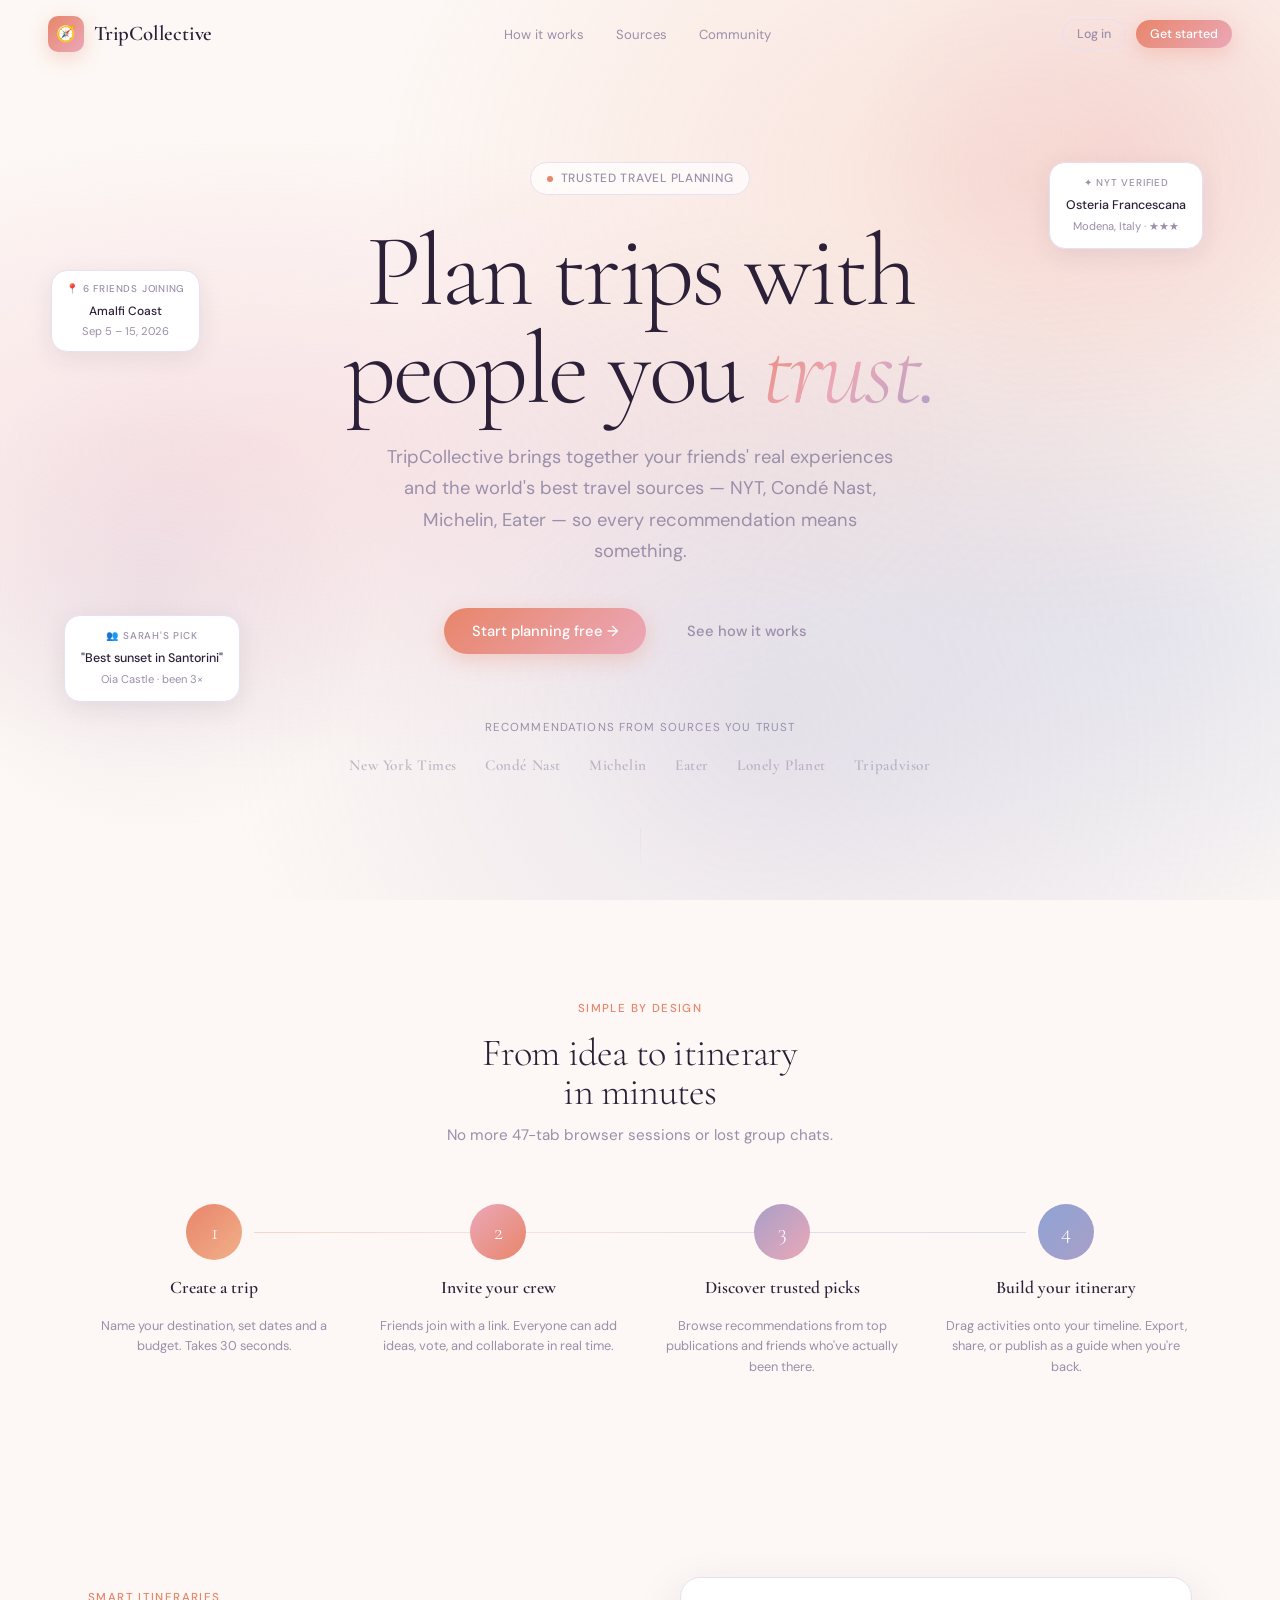
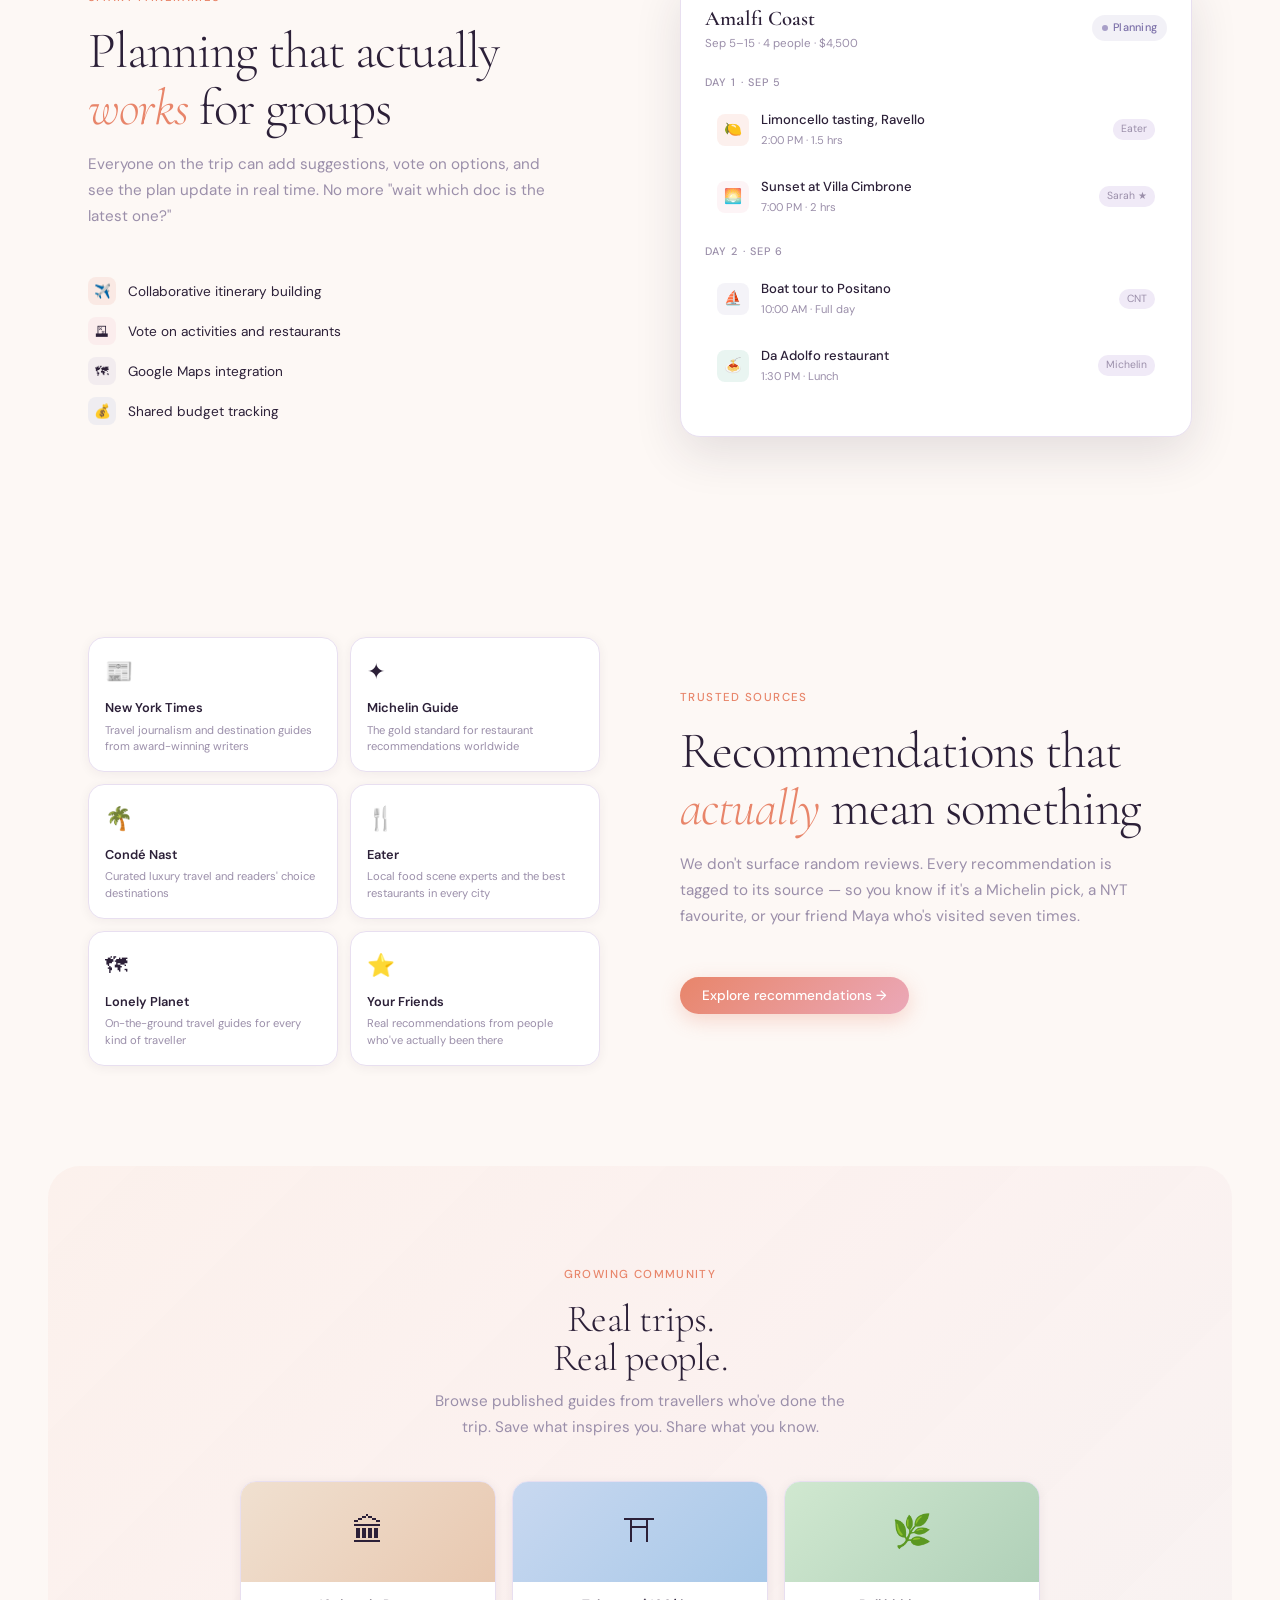
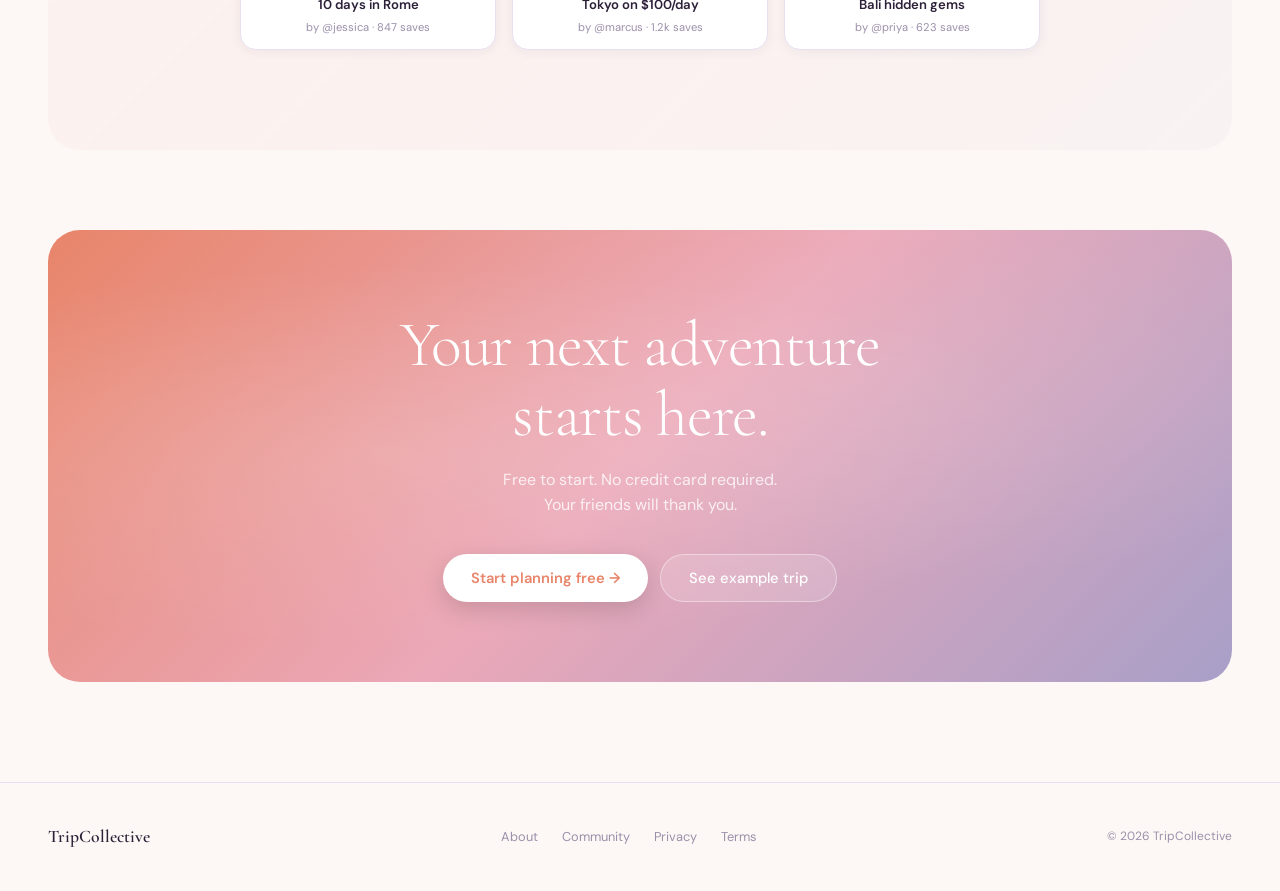
==== commit b9f9e110: "Fix homepage - landing page as index" ====
--- a/index.html
+++ b/index.html
@@ -3,34 +3,659 @@
 <head>
   <meta charset="UTF-8">
   <meta name="viewport" content="width=device-width, initial-scale=1.0">
-  <title>TripCollective — Dashboard</title>
+  <title>TripCollective — Travel Planned Together</title>
   <link rel="stylesheet" href="styles/global.css">
   <style>
-    /* ── PAGE-SPECIFIC STYLES ── */
-    .page-header {
-      display: flex;
-      align-items: flex-end;
+
+    /* ── LANDING-SPECIFIC OVERRIDES ── */
+    body { overflow-x: hidden; }
+
+    /* ── NAV ── */
+    .landing-nav {
+      display: flex;
+      align-items: center;
       justify-content: space-between;
-      margin-bottom: 32px;
-    }
-
-    .page-header p {
-      font-size: 0.88rem;
-      color: var(--text-muted);
-      margin-top: 6px;
-    }
-
-    /* Stat Cards Row */
-    .stats-row {
+      padding: 0 48px;
+      height: 68px;
+      position: fixed;
+      top: 0; left: 0; right: 0;
+      z-index: 100;
+      transition: background 0.3s, border-color 0.3s;
+    }
+
+    .landing-nav.scrolled {
+      background: rgba(253,248,245,0.92);
+      backdrop-filter: blur(12px);
+      border-bottom: 1px solid var(--border);
+    }
+
+    .nav-actions { display: flex; align-items: center; gap: 10px; }
+
+    /* ── HERO ── */
+    .hero {
+      min-height: 100vh;
+      display: flex;
+      flex-direction: column;
+      align-items: center;
+      justify-content: center;
+      text-align: center;
+      padding: 120px 24px 80px;
+      position: relative;
+      overflow: hidden;
+    }
+
+    /* Gradient mesh background */
+    .hero::before {
+      content: '';
+      position: absolute;
+      inset: 0;
+      background:
+        radial-gradient(ellipse at 20% 50%, rgba(235,168,184,0.28) 0%, transparent 50%),
+        radial-gradient(ellipse at 80% 20%, rgba(232,133,106,0.2) 0%, transparent 45%),
+        radial-gradient(ellipse at 60% 80%, rgba(168,159,200,0.22) 0%, transparent 50%),
+        radial-gradient(ellipse at 90% 70%, rgba(143,163,212,0.18) 0%, transparent 40%);
+      pointer-events: none;
+    }
+
+    .hero-eyebrow {
+      display: inline-flex;
+      align-items: center;
+      gap: 8px;
+      background: rgba(255,255,255,0.7);
+      border: 1px solid var(--border);
+      border-radius: var(--radius-full);
+      padding: 6px 16px;
+      font-size: 0.75rem;
+      font-weight: 500;
+      color: var(--text-muted);
+      letter-spacing: 0.06em;
+      text-transform: uppercase;
+      margin-bottom: 28px;
+      backdrop-filter: blur(8px);
+      animation: fadeUp 0.6s ease both;
+    }
+
+    .hero-eyebrow-dot {
+      width: 6px; height: 6px;
+      border-radius: 50%;
+      background: var(--primary);
+      animation: pulse 2s infinite;
+    }
+
+    @keyframes pulse {
+      0%, 100% { opacity: 1; transform: scale(1); }
+      50% { opacity: 0.5; transform: scale(0.8); }
+    }
+
+    .hero-headline {
+      font-family: var(--font-display);
+      font-size: clamp(3rem, 8vw, 6.5rem);
+      font-weight: 300;
+      line-height: 0.95;
+      letter-spacing: -0.03em;
+      margin-bottom: 24px;
+      max-width: 900px;
+      animation: fadeUp 0.6s ease 0.1s both;
+    }
+
+    .hero-headline em {
+      font-style: italic;
+      background: linear-gradient(135deg, var(--primary), var(--secondary) 50%, var(--accent));
+      -webkit-background-clip: text;
+      -webkit-text-fill-color: transparent;
+      background-clip: text;
+    }
+
+    .hero-sub {
+      font-size: clamp(1rem, 2vw, 1.15rem);
+      color: var(--text-muted);
+      max-width: 520px;
+      line-height: 1.7;
+      margin-bottom: 40px;
+      animation: fadeUp 0.6s ease 0.2s both;
+    }
+
+    .hero-actions {
+      display: flex;
+      align-items: center;
+      gap: 12px;
+      margin-bottom: 64px;
+      animation: fadeUp 0.6s ease 0.3s both;
+      flex-wrap: wrap;
+      justify-content: center;
+    }
+
+    /* Source logos strip */
+    .trusted-by {
+      animation: fadeUp 0.6s ease 0.4s both;
+      text-align: center;
+    }
+
+    .trusted-label {
+      font-size: 0.72rem;
+      letter-spacing: 0.1em;
+      text-transform: uppercase;
+      color: var(--text-muted);
+      margin-bottom: 16px;
+    }
+
+    .source-logos {
+      display: flex;
+      align-items: center;
+      justify-content: center;
+      gap: 28px;
+      flex-wrap: wrap;
+    }
+
+    .source-logo {
+      font-family: var(--font-display);
+      font-size: 0.95rem;
+      font-weight: 600;
+      color: var(--text-muted);
+      opacity: 0.6;
+      letter-spacing: 0.04em;
+      transition: opacity 0.2s;
+    }
+
+    .source-logo:hover { opacity: 1; }
+
+    /* ── SCROLL INDICATOR ── */
+    .scroll-indicator {
+      position: absolute;
+      bottom: 32px;
+      left: 50%;
+      transform: translateX(-50%);
+      display: flex;
+      flex-direction: column;
+      align-items: center;
+      gap: 6px;
+      color: var(--text-muted);
+      font-size: 0.7rem;
+      letter-spacing: 0.1em;
+      text-transform: uppercase;
+      animation: fadeIn 1s ease 1s both;
+    }
+
+    .scroll-line {
+      width: 1px;
+      height: 40px;
+      background: linear-gradient(to bottom, var(--border), transparent);
+      animation: scrollDown 2s ease infinite;
+    }
+
+    @keyframes scrollDown {
+      0% { transform: scaleY(0); transform-origin: top; }
+      50% { transform: scaleY(1); transform-origin: top; }
+      51% { transform: scaleY(1); transform-origin: bottom; }
+      100% { transform: scaleY(0); transform-origin: bottom; }
+    }
+
+    /* ── FEATURE SECTIONS ── */
+    .section {
+      padding: 100px 48px;
+      max-width: 1200px;
+      margin: 0 auto;
+    }
+
+    .section-eyebrow {
+      font-size: 0.72rem;
+      font-weight: 500;
+      letter-spacing: 0.12em;
+      text-transform: uppercase;
+      color: var(--primary);
+      margin-bottom: 16px;
+    }
+
+    .section-headline {
+      font-family: var(--font-display);
+      font-size: clamp(2rem, 4vw, 3.2rem);
+      font-weight: 300;
+      letter-spacing: -0.02em;
+      line-height: 1.1;
+      margin-bottom: 16px;
+      max-width: 600px;
+    }
+
+    .section-headline em {
+      font-style: italic;
+      color: var(--primary);
+    }
+
+    .section-sub {
+      font-size: 0.95rem;
+      color: var(--text-muted);
+      line-height: 1.7;
+      max-width: 480px;
+      margin-bottom: 48px;
+    }
+
+    /* Feature 1 — Planning */
+    .feature-planning {
+      display: grid;
+      grid-template-columns: 1fr 1fr;
+      gap: 80px;
+      align-items: center;
+    }
+
+    /* Feature 2 — Trusted sources */
+    .feature-sources {
+      display: grid;
+      grid-template-columns: 1fr 1fr;
+      gap: 80px;
+      align-items: center;
+    }
+
+    /* Feature 3 — Community */
+    .feature-community {
+      text-align: center;
+      padding: 100px 48px;
+      background: linear-gradient(135deg, rgba(232,133,106,0.06), rgba(235,168,184,0.08), rgba(168,159,200,0.06));
+      border-radius: 32px;
+      margin: 0 48px;
+    }
+
+    /* ── MOCK UI COMPONENTS ── */
+    .mock-card {
+      background: white;
+      border-radius: 20px;
+      border: 1px solid var(--border);
+      box-shadow: var(--shadow-lg);
+      overflow: hidden;
+    }
+
+    .mock-itinerary {
+      padding: 24px;
+    }
+
+    .mock-itinerary-header {
+      display: flex;
+      align-items: center;
+      justify-content: space-between;
+      margin-bottom: 20px;
+    }
+
+    .mock-itinerary-title {
+      font-family: var(--font-display);
+      font-size: 1.3rem;
+      font-weight: 600;
+    }
+
+    .mock-day {
+      margin-bottom: 16px;
+    }
+
+    .mock-day-label {
+      font-size: 0.68rem;
+      font-weight: 500;
+      letter-spacing: 0.1em;
+      text-transform: uppercase;
+      color: var(--text-muted);
+      margin-bottom: 8px;
+    }
+
+    .mock-activity {
+      display: flex;
+      align-items: center;
+      gap: 12px;
+      padding: 10px 12px;
+      border-radius: 12px;
+      margin-bottom: 6px;
+      transition: background 0.2s;
+    }
+
+    .mock-activity:hover { background: var(--muted); }
+
+    .mock-activity-icon {
+      width: 32px;
+      height: 32px;
+      border-radius: 8px;
+      display: flex;
+      align-items: center;
+      justify-content: center;
+      font-size: 0.9rem;
+      flex-shrink: 0;
+    }
+
+    .mock-activity-info { flex: 1; }
+
+    .mock-activity-name {
+      font-size: 0.82rem;
+      font-weight: 500;
+      margin-bottom: 2px;
+    }
+
+    .mock-activity-meta {
+      font-size: 0.7rem;
+      color: var(--text-muted);
+    }
+
+    .mock-activity-source {
+      font-size: 0.65rem;
+      padding: 2px 8px;
+      border-radius: 10px;
+      background: var(--muted);
+      color: var(--text-muted);
+      white-space: nowrap;
+    }
+
+    /* Source cards */
+    .source-cards {
+      display: grid;
+      grid-template-columns: 1fr 1fr;
+      gap: 12px;
+    }
+
+    .source-card {
+      background: white;
+      border: 1px solid var(--border);
+      border-radius: 16px;
+      padding: 16px;
+      box-shadow: var(--shadow-sm);
+      transition: transform 0.2s, box-shadow 0.2s;
+    }
+
+    .source-card:hover {
+      transform: translateY(-3px);
+      box-shadow: var(--shadow-md);
+    }
+
+    .source-card-icon {
+      font-size: 1.4rem;
+      margin-bottom: 8px;
+    }
+
+    .source-card-name {
+      font-size: 0.8rem;
+      font-weight: 600;
+      margin-bottom: 3px;
+    }
+
+    .source-card-desc {
+      font-size: 0.7rem;
+      color: var(--text-muted);
+      line-height: 1.5;
+    }
+
+    /* Community grid */
+    .community-grid {
+      display: grid;
+      grid-template-columns: repeat(3, 1fr);
+      gap: 16px;
+      margin-top: 40px;
+      max-width: 800px;
+      margin-left: auto;
+      margin-right: auto;
+    }
+
+    .community-card {
+      background: white;
+      border: 1px solid var(--border);
+      border-radius: 16px;
+      overflow: hidden;
+      box-shadow: var(--shadow-sm);
+      transition: transform 0.2s;
+    }
+
+    .community-card:hover { transform: translateY(-4px); }
+
+    .community-card-img {
+      height: 100px;
+      display: flex;
+      align-items: center;
+      justify-content: center;
+      font-size: 2rem;
+    }
+
+    .community-card-body { padding: 12px; }
+    .community-card-title { font-size: 0.82rem; font-weight: 600; margin-bottom: 4px; }
+    .community-card-meta { font-size: 0.7rem; color: var(--text-muted); }
+
+    /* ── HOW IT WORKS ── */
+    .how-it-works {
+      padding: 100px 48px;
+      max-width: 1200px;
+      margin: 0 auto;
+      text-align: center;
+    }
+
+    .steps-grid {
       display: grid;
       grid-template-columns: repeat(4, 1fr);
+      gap: 32px;
+      margin-top: 56px;
+      position: relative;
+    }
+
+    .steps-grid::before {
+      content: '';
+      position: absolute;
+      top: 28px;
+      left: 15%;
+      right: 15%;
+      height: 1px;
+      background: linear-gradient(to right, var(--primary), var(--secondary), var(--accent), var(--periwinkle));
+      opacity: 0.3;
+    }
+
+    .step {
+      display: flex;
+      flex-direction: column;
+      align-items: center;
       gap: 14px;
-      margin-bottom: 8px;
-    }
-
+    }
+
+    .step-num {
+      width: 56px;
+      height: 56px;
+      border-radius: 50%;
+      display: flex;
+      align-items: center;
+      justify-content: center;
+      font-family: var(--font-display);
+      font-size: 1.4rem;
+      font-weight: 300;
+      color: white;
+      position: relative;
+      z-index: 1;
+    }
+
+    .step-title {
+      font-family: var(--font-display);
+      font-size: 1.1rem;
+      font-weight: 600;
+    }
+
+    .step-desc {
+      font-size: 0.8rem;
+      color: var(--text-muted);
+      line-height: 1.6;
+    }
+
+    /* ── CTA SECTION ── */
+    .cta-section {
+      margin: 0 48px 100px;
+      background: linear-gradient(135deg, var(--primary), var(--secondary) 50%, var(--accent));
+      border-radius: 32px;
+      padding: 80px 48px;
+      text-align: center;
+      position: relative;
+      overflow: hidden;
+    }
+
+    .cta-section::before {
+      content: '';
+      position: absolute;
+      inset: 0;
+      background: radial-gradient(ellipse at 30% 50%, rgba(255,255,255,0.15), transparent 60%),
+                  radial-gradient(ellipse at 70% 30%, rgba(255,255,255,0.1), transparent 50%);
+    }
+
+    .cta-section * { position: relative; z-index: 1; }
+
+    .cta-headline {
+      font-family: var(--font-display);
+      font-size: clamp(2.2rem, 5vw, 4rem);
+      font-weight: 300;
+      color: white;
+      letter-spacing: -0.02em;
+      line-height: 1.1;
+      margin-bottom: 16px;
+    }
+
+    .cta-sub {
+      color: rgba(255,255,255,0.8);
+      font-size: 1rem;
+      margin-bottom: 36px;
+      line-height: 1.6;
+    }
+
+    .btn-white {
+      background: white;
+      color: var(--primary);
+      font-weight: 600;
+      box-shadow: 0 8px 24px rgba(0,0,0,0.15);
+    }
+
+    .btn-white:hover {
+      transform: translateY(-2px);
+      box-shadow: 0 14px 32px rgba(0,0,0,0.2);
+    }
+
+    .btn-outline-white {
+      background: rgba(255,255,255,0.15);
+      color: white;
+      border: 1px solid rgba(255,255,255,0.4);
+    }
+
+    .btn-outline-white:hover {
+      background: rgba(255,255,255,0.25);
+      transform: translateY(-1px);
+    }
+
+    /* ── FOOTER ── */
+    footer {
+      border-top: 1px solid var(--border);
+      padding: 40px 48px;
+      display: flex;
+      align-items: center;
+      justify-content: space-between;
+    }
+
+    .footer-logo {
+      font-family: var(--font-display);
+      font-size: 1.1rem;
+      font-weight: 600;
+      color: var(--text);
+    }
+
+    .footer-links {
+      display: flex;
+      gap: 24px;
+      font-size: 0.8rem;
+      color: var(--text-muted);
+    }
+
+    .footer-links a:hover { color: var(--text); }
+
+    .footer-copy {
+      font-size: 0.75rem;
+      color: var(--text-muted);
+    }
+
+    /* ── FLOATING CARDS (hero decoration) ── */
+    .hero-float {
+      position: absolute;
+      pointer-events: none;
+    }
+
+    .float-card-1 {
+      top: 18%; right: 6%;
+      background: white;
+      border: 1px solid var(--border);
+      border-radius: 16px;
+      padding: 12px 16px;
+      box-shadow: var(--shadow-md);
+      font-size: 0.78rem;
+      animation: float1 6s ease-in-out infinite;
+      max-width: 180px;
+    }
+
+    .float-card-2 {
+      bottom: 22%; left: 5%;
+      background: white;
+      border: 1px solid var(--border);
+      border-radius: 16px;
+      padding: 12px 16px;
+      box-shadow: var(--shadow-md);
+      font-size: 0.78rem;
+      animation: float2 7s ease-in-out infinite;
+      max-width: 200px;
+    }
+
+    .float-card-3 {
+      top: 30%; left: 4%;
+      background: white;
+      border: 1px solid var(--border);
+      border-radius: 16px;
+      padding: 10px 14px;
+      box-shadow: var(--shadow-md);
+      font-size: 0.75rem;
+      animation: float1 8s ease-in-out 1s infinite;
+      max-width: 160px;
+    }
+
+    @keyframes float1 {
+      0%, 100% { transform: translateY(0px) rotate(-1deg); }
+      50% { transform: translateY(-12px) rotate(1deg); }
+    }
+
+    @keyframes float2 {
+      0%, 100% { transform: translateY(0px) rotate(1deg); }
+      50% { transform: translateY(-10px) rotate(-1deg); }
+    }
+
+    .float-card-label {
+      font-size: 0.62rem;
+      font-weight: 500;
+      letter-spacing: 0.08em;
+      text-transform: uppercase;
+      color: var(--text-muted);
+      margin-bottom: 5px;
+    }
+
+    .float-card-value {
+      font-weight: 500;
+      color: var(--text);
+      margin-bottom: 2px;
+    }
+
+    .float-card-sub { color: var(--text-muted); font-size: 0.7rem; }
+
+    /* ── REVEAL ON SCROLL ── */
+    .reveal {
+      opacity: 0;
+      transform: translateY(24px);
+      transition: opacity 0.6s ease, transform 0.6s ease;
+    }
+
+    .reveal.visible {
+      opacity: 1;
+      transform: translateY(0);
+    }
+
+    /* ── RESPONSIVE ── */
     @media (max-width: 768px) {
-      .stats-row { grid-template-columns: repeat(2, 1fr); }
-      .page-header { flex-direction: column; align-items: flex-start; gap: 16px; }
+      .landing-nav { padding: 0 20px; }
+      .feature-planning,
+      .feature-sources { grid-template-columns: 1fr; gap: 40px; }
+      .steps-grid { grid-template-columns: repeat(2, 1fr); }
+      .steps-grid::before { display: none; }
+      .community-grid { grid-template-columns: repeat(2, 1fr); }
+      .source-cards { grid-template-columns: 1fr; }
+      .cta-section { margin: 0 20px 60px; padding: 60px 24px; }
+      .feature-community { margin: 0 20px; padding: 60px 24px; }
+      .hero-float { display: none; }
+      footer { flex-direction: column; gap: 16px; text-align: center; }
     }
   </style>
 </head>
@@ -38,292 +663,325 @@
 
 <div class="bg-ambience"></div>
 
-<!-- ── NAVIGATION ── -->
-<nav class="nav">
-  <a href="index.html" class="nav-logo">
+<!-- ── NAV ── -->
+<nav class="landing-nav" id="landingNav">
+  <a href="#" class="nav-logo">
     <div class="nav-logo-icon">🧭</div>
     <span class="nav-logo-text">TripCollective</span>
   </a>
-  <div class="nav-links">
-    <a href="index.html"          class="nav-link active">Dashboard</a>
-    <a href="trip-planner.html"   class="nav-link">Trip Planner</a>
-    <a href="explore-map.html"    class="nav-link">Explore Map</a>
-    <a href="community.html"      class="nav-link">Community</a>
-    <a href="saved-guides.html"   class="nav-link">Saved Guides</a>
-  </div>
-  <a href="profile.html" class="nav-avatar" title="Profile">SC</a>
+  <div class="nav-links" style="display:flex">
+    <a href="#how" class="nav-link">How it works</a>
+    <a href="#sources" class="nav-link">Sources</a>
+    <a href="#community" class="nav-link">Community</a>
+  </div>
+  <div class="nav-actions">
+    <button class="btn btn-ghost btn-sm" onclick="window.location='login.html'">Log in</button>
+    <button class="btn btn-primary btn-sm" onclick="window.location='login.html'">Get started</button>
+  </div>
 </nav>
 
-<div class="page-wrapper">
-<main class="main-content">
-
-  <!-- ── PAGE HEADER ── -->
-  <div class="page-header animate-fade-up">
+<!-- ── HERO ── -->
+<section class="hero">
+
+  <!-- Floating decoration cards -->
+  <div class="hero-float float-card-1">
+    <div class="float-card-label">✦ NYT Verified</div>
+    <div class="float-card-value">Osteria Francescana</div>
+    <div class="float-card-sub">Modena, Italy · ★★★</div>
+  </div>
+
+  <div class="hero-float float-card-2">
+    <div class="float-card-label">👥 Sarah's pick</div>
+    <div class="float-card-value">"Best sunset in Santorini"</div>
+    <div class="float-card-sub">Oia Castle · been 3×</div>
+  </div>
+
+  <div class="hero-float float-card-3">
+    <div class="float-card-label">📍 6 friends joining</div>
+    <div class="float-card-value">Amalfi Coast</div>
+    <div class="float-card-sub">Sep 5 – 15, 2026</div>
+  </div>
+
+  <div class="hero-eyebrow">
+    <div class="hero-eyebrow-dot"></div>
+    Trusted travel planning
+  </div>
+
+  <h1 class="hero-headline">
+    Plan trips with<br>
+    people you <em>trust.</em>
+  </h1>
+
+  <p class="hero-sub">
+    TripCollective brings together your friends' real experiences and the world's best travel sources — NYT, Condé Nast, Michelin, Eater — so every recommendation means something.
+  </p>
+
+  <div class="hero-actions">
+    <button class="btn btn-primary btn-lg" onclick="window.location='login.html'">
+      Start planning free →
+    </button>
+    <button class="btn btn-ghost btn-lg" onclick="document.getElementById('how').scrollIntoView({behavior:'smooth'})">
+      See how it works
+    </button>
+  </div>
+
+  <div class="trusted-by">
+    <div class="trusted-label">Recommendations from sources you trust</div>
+    <div class="source-logos">
+      <span class="source-logo">New York Times</span>
+      <span class="source-logo">Condé Nast</span>
+      <span class="source-logo">Michelin</span>
+      <span class="source-logo">Eater</span>
+      <span class="source-logo">Lonely Planet</span>
+      <span class="source-logo">Tripadvisor</span>
+    </div>
+  </div>
+
+  <div class="scroll-indicator">
+    <div class="scroll-line"></div>
+  </div>
+
+</section>
+
+<!-- ── HOW IT WORKS ── -->
+<section class="how-it-works reveal" id="how">
+  <p class="section-eyebrow">Simple by design</p>
+  <h2 class="display display-lg" style="margin-bottom:12px;letter-spacing:-0.02em">From idea to itinerary<br>in minutes</h2>
+  <p style="color:var(--text-muted);font-size:0.95rem;max-width:400px;margin:0 auto">No more 47-tab browser sessions or lost group chats.</p>
+
+  <div class="steps-grid">
+    <div class="step reveal">
+      <div class="step-num" style="background:linear-gradient(135deg,var(--primary),var(--peach))">1</div>
+      <div class="step-title">Create a trip</div>
+      <div class="step-desc">Name your destination, set dates and a budget. Takes 30 seconds.</div>
+    </div>
+    <div class="step reveal">
+      <div class="step-num" style="background:linear-gradient(135deg,var(--secondary),var(--primary))">2</div>
+      <div class="step-title">Invite your crew</div>
+      <div class="step-desc">Friends join with a link. Everyone can add ideas, vote, and collaborate in real time.</div>
+    </div>
+    <div class="step reveal">
+      <div class="step-num" style="background:linear-gradient(135deg,var(--accent),var(--secondary))">3</div>
+      <div class="step-title">Discover trusted picks</div>
+      <div class="step-desc">Browse recommendations from top publications and friends who've actually been there.</div>
+    </div>
+    <div class="step reveal">
+      <div class="step-num" style="background:linear-gradient(135deg,var(--periwinkle),var(--accent))">4</div>
+      <div class="step-title">Build your itinerary</div>
+      <div class="step-desc">Drag activities onto your timeline. Export, share, or publish as a guide when you're back.</div>
+    </div>
+  </div>
+</section>
+
+<!-- ── FEATURE: PLANNING ── -->
+<section class="section reveal" id="planning">
+  <div class="feature-planning">
     <div>
-      <h1 class="display display-xl">Your Adventures</h1>
-      <p>Plan, explore, and relive every journey from one place.</p>
-    </div>
-    <button class="btn btn-primary btn-lg" onclick="openNewTripModal()">
-      ＋ New Trip
-    </button>
-  </div>
-
-  <!-- ── STAT CARDS ── -->
-  <div class="stats-row animate-fade-up animate-fade-up-1">
-
-    <div class="stat-card" onclick="scrollToSection('upcoming')">
-      <div class="stat-card-bar" style="background:var(--status-upcoming)"></div>
-      <div class="stat-card-label">Upcoming</div>
-      <div class="stat-card-number" style="color:var(--status-upcoming)">1</div>
-      <div class="stat-card-sub">Next: Bali in 38 days</div>
-    </div>
-
-    <div class="stat-card" onclick="scrollToSection('ongoing')">
-      <div class="stat-card-bar" style="background:var(--status-ongoing)"></div>
-      <div class="stat-card-label">Ongoing</div>
-      <div class="stat-card-number" style="color:var(--status-ongoing)">2</div>
-      <div class="stat-card-sub">Croatia · Greece</div>
-    </div>
-
-    <div class="stat-card" onclick="scrollToSection('planning')">
-      <div class="stat-card-bar" style="background:var(--status-planning)"></div>
-      <div class="stat-card-label">Planning</div>
-      <div class="stat-card-number" style="color:var(--status-planning)">1</div>
-      <div class="stat-card-sub">Amalfi Coast</div>
-    </div>
-
-    <div class="stat-card" onclick="scrollToSection('completed')">
-      <div class="stat-card-bar" style="background:var(--status-completed)"></div>
-      <div class="stat-card-label">Completed</div>
-      <div class="stat-card-number" style="color:var(--status-completed)">1</div>
-      <div class="stat-card-sub">Maldives guide ready</div>
-    </div>
-
-  </div>
-
-  <!-- ── UPCOMING ── -->
-  <div id="upcoming" class="animate-fade-up animate-fade-up-2">
-    <div class="section-header">
-      <div class="section-dot" style="background:var(--status-upcoming)"></div>
-      <span class="section-title">Upcoming Trips</span>
-      <span class="section-count">1 trip</span>
-    </div>
-    <div class="trips-grid trips-grid-1">
-
-      <div class="card trip-card">
-        <div class="trip-card-img-placeholder" style="background:linear-gradient(135deg,#f0e6d3,#d4c4b0)">🌴</div>
-        <div class="card-body">
-          <div class="trip-card-badges">
-            <span class="badge badge-upcoming"><span class="badge-dot"></span>Upcoming</span>
-            <span class="badge-visibility">🔒 Private</span>
+      <p class="section-eyebrow">Smart itineraries</p>
+      <h2 class="section-headline">Planning that actually <em>works</em> for groups</h2>
+      <p class="section-sub">Everyone on the trip can add suggestions, vote on options, and see the plan update in real time. No more "wait which doc is the latest one?"</p>
+      <div style="display:flex;flex-direction:column;gap:12px">
+        <div style="display:flex;align-items:center;gap:12px;font-size:0.85rem">
+          <span style="width:28px;height:28px;border-radius:8px;background:rgba(232,133,106,0.12);display:flex;align-items:center;justify-content:center">✈️</span>
+          Collaborative itinerary building
+        </div>
+        <div style="display:flex;align-items:center;gap:12px;font-size:0.85rem">
+          <span style="width:28px;height:28px;border-radius:8px;background:rgba(235,168,184,0.12);display:flex;align-items:center;justify-content:center">🗳</span>
+          Vote on activities and restaurants
+        </div>
+        <div style="display:flex;align-items:center;gap:12px;font-size:0.85rem">
+          <span style="width:28px;height:28px;border-radius:8px;background:rgba(168,159,200,0.12);display:flex;align-items:center;justify-content:center">🗺</span>
+          Google Maps integration
+        </div>
+        <div style="display:flex;align-items:center;gap:12px;font-size:0.85rem">
+          <span style="width:28px;height:28px;border-radius:8px;background:rgba(143,163,212,0.12);display:flex;align-items:center;justify-content:center">💰</span>
+          Shared budget tracking
+        </div>
+      </div>
+    </div>
+
+    <!-- Mock itinerary -->
+    <div class="mock-card">
+      <div class="mock-itinerary">
+        <div class="mock-itinerary-header">
+          <div>
+            <div class="mock-itinerary-title">Amalfi Coast</div>
+            <div style="font-size:0.72rem;color:var(--text-muted)">Sep 5–15 · 4 people · $4,500</div>
           </div>
-          <div class="trip-card-name">Bali, Indonesia</div>
-          <div class="trip-card-meta">
-            <div class="trip-card-meta-row"><span>📅</span> Apr 15 – Apr 25, 2026</div>
-            <div class="trip-card-meta-row"><span>💰</span> Budget: $2,500</div>
+          <span class="badge badge-planning"><span class="badge-dot"></span>Planning</span>
+        </div>
+
+        <div class="mock-day">
+          <div class="mock-day-label">Day 1 · Sep 5</div>
+          <div class="mock-activity">
+            <div class="mock-activity-icon" style="background:rgba(232,133,106,0.12)">🍋</div>
+            <div class="mock-activity-info">
+              <div class="mock-activity-name">Limoncello tasting, Ravello</div>
+              <div class="mock-activity-meta">2:00 PM · 1.5 hrs</div>
+            </div>
+            <span class="mock-activity-source">Eater</span>
           </div>
-          <div class="trip-card-actions">
-            <button class="btn btn-primary btn-sm">🗺 Plan Trip</button>
-            <button class="btn btn-icon">✏️</button>
-            <button class="btn btn-icon">🗑</button>
+          <div class="mock-activity">
+            <div class="mock-activity-icon" style="background:rgba(235,168,184,0.12)">🌅</div>
+            <div class="mock-activity-info">
+              <div class="mock-activity-name">Sunset at Villa Cimbrone</div>
+              <div class="mock-activity-meta">7:00 PM · 2 hrs</div>
+            </div>
+            <span class="mock-activity-source">Sarah ★</span>
           </div>
         </div>
-      </div>
-
-    </div>
-  </div>
-
-  <!-- ── ONGOING ── -->
-  <div id="ongoing" class="animate-fade-up animate-fade-up-3">
-    <div class="section-header">
-      <div class="section-dot" style="background:var(--status-ongoing)"></div>
-      <span class="section-title">Ongoing Trips</span>
-      <span class="section-count">2 trips</span>
-    </div>
-    <div class="trips-grid trips-grid-2">
-
-      <div class="card trip-card">
-        <div class="trip-card-img-placeholder" style="background:linear-gradient(135deg,#c8b89a,#e8c89a)">🏛</div>
-        <div class="card-body">
-          <div class="trip-card-badges">
-            <span class="badge badge-ongoing"><span class="badge-dot"></span>Ongoing</span>
-            <span class="badge-visibility">👁 Public</span>
+
+        <div class="mock-day">
+          <div class="mock-day-label">Day 2 · Sep 6</div>
+          <div class="mock-activity">
+            <div class="mock-activity-icon" style="background:rgba(168,159,200,0.12)">⛵</div>
+            <div class="mock-activity-info">
+              <div class="mock-activity-name">Boat tour to Positano</div>
+              <div class="mock-activity-meta">10:00 AM · Full day</div>
+            </div>
+            <span class="mock-activity-source">CNT</span>
           </div>
-          <div class="trip-card-name">Dubrovnik, Croatia</div>
-          <div class="trip-card-meta">
-            <div class="trip-card-meta-row"><span>📅</span> Jun 20 – Jun 28, 2026</div>
-            <div class="trip-card-meta-row"><span>💰</span> Budget: $3,700</div>
-          </div>
-          <div class="collab-row">
-            <div class="collab-avatar" style="background:var(--primary)">SC</div>
-            <div class="collab-avatar" style="background:var(--secondary)">MJ</div>
-            <div class="collab-avatar" style="background:var(--accent)">KL</div>
-            <span class="collab-label">3 travellers</span>
-          </div>
-          <div class="trip-card-actions">
-            <button class="btn btn-primary btn-sm">🗺 Plan Trip</button>
-            <button class="btn btn-icon">✏️</button>
-            <button class="btn btn-icon">🗑</button>
+          <div class="mock-activity">
+            <div class="mock-activity-icon" style="background:rgba(43,161,118,0.1)">🍝</div>
+            <div class="mock-activity-info">
+              <div class="mock-activity-name">Da Adolfo restaurant</div>
+              <div class="mock-activity-meta">1:30 PM · Lunch</div>
+            </div>
+            <span class="mock-activity-source">Michelin</span>
           </div>
         </div>
-      </div>
-
-      <div class="card trip-card">
-        <div class="trip-card-img-placeholder" style="background:linear-gradient(135deg,#b8c8e0,#d8e8f0)">⛵</div>
-        <div class="card-body">
-          <div class="trip-card-badges">
-            <span class="badge badge-ongoing"><span class="badge-dot"></span>Ongoing</span>
-            <span class="badge-visibility">🔒 Private</span>
-          </div>
-          <div class="trip-card-name">Santorini, Greece</div>
-          <div class="trip-card-meta">
-            <div class="trip-card-meta-row"><span>📅</span> Jul 10 – Jul 17, 2026</div>
-            <div class="trip-card-meta-row"><span>💰</span> Budget: $2,200</div>
-          </div>
-          <div class="collab-row">
-            <div class="collab-avatar" style="background:var(--primary)">SC</div>
-            <div class="collab-avatar" style="background:var(--peach)">AL</div>
-            <span class="collab-label">2 travellers</span>
-          </div>
-          <div class="trip-card-actions">
-            <button class="btn btn-primary btn-sm">🗺 Plan Trip</button>
-            <button class="btn btn-icon">✏️</button>
-            <button class="btn btn-icon">🗑</button>
-          </div>
-        </div>
-      </div>
-
-    </div>
-  </div>
-
-  <!-- ── IN PLANNING ── -->
-  <div id="planning" class="animate-fade-up animate-fade-up-4">
-    <div class="section-header">
-      <div class="section-dot" style="background:var(--status-planning)"></div>
-      <span class="section-title">In Planning</span>
-      <span class="section-count">1 trip</span>
-    </div>
-    <div class="trips-grid trips-grid-1">
-
-      <div class="card trip-card">
-        <div class="trip-card-img-placeholder" style="background:linear-gradient(135deg,#a8c4b8,#88a898)">🌊</div>
-        <div class="card-body">
-          <div class="trip-card-badges">
-            <span class="badge badge-planning"><span class="badge-dot"></span>Planning</span>
-            <span class="badge-visibility">👁 Public</span>
-          </div>
-          <div class="trip-card-name">Amalfi Coast, Italy</div>
-          <div class="trip-card-meta">
-            <div class="trip-card-meta-row"><span>📅</span> Sep 5 – Sep 15, 2026</div>
-            <div class="trip-card-meta-row"><span>💰</span> Budget: $4,500</div>
-          </div>
-          <div class="trip-card-actions">
-            <button class="btn btn-primary btn-sm">🗺 Plan Trip</button>
-            <button class="btn btn-icon">✏️</button>
-            <button class="btn btn-icon">🗑</button>
-          </div>
-        </div>
-      </div>
-
-    </div>
-  </div>
-
-  <!-- ── COMPLETED ── -->
-  <div id="completed" class="animate-fade-up animate-fade-up-5">
-    <div class="section-header">
-      <div class="section-dot" style="background:var(--status-completed)"></div>
-      <span class="section-title">Completed Trips</span>
-      <span class="section-count">1 trip</span>
-    </div>
-    <div class="trips-grid trips-grid-1">
-
-      <div class="card trip-card">
-        <div class="trip-card-img-placeholder" style="background:linear-gradient(135deg,#88b8c8,#a8d8e8)">🏝</div>
-        <div class="card-body">
-          <div class="trip-card-badges">
-            <span class="badge badge-completed"><span class="badge-dot"></span>Completed</span>
-            <span class="badge-visibility">👁 Public</span>
-          </div>
-          <div class="trip-card-name">Maldives</div>
-          <div class="trip-card-meta">
-            <div class="trip-card-meta-row"><span>📅</span> Dec 5 – Dec 12, 2025</div>
-            <div class="trip-card-meta-row"><span>💰</span> Budget: $8,000</div>
-          </div>
-          <div class="trip-card-actions">
-            <button class="btn btn-accent btn-sm">✦ Publish Guide</button>
-            <button class="btn btn-icon">✏️</button>
-            <button class="btn btn-icon">🗑</button>
-          </div>
-        </div>
-      </div>
-
-    </div>
-  </div>
-
-</main>
+
+      </div>
+    </div>
+  </div>
+</section>
+
+<!-- ── FEATURE: SOURCES ── -->
+<section class="section reveal" id="sources">
+  <div class="feature-sources">
+
+    <!-- Source cards -->
+    <div class="source-cards">
+      <div class="source-card">
+        <div class="source-card-icon">📰</div>
+        <div class="source-card-name">New York Times</div>
+        <div class="source-card-desc">Travel journalism and destination guides from award-winning writers</div>
+      </div>
+      <div class="source-card">
+        <div class="source-card-icon">✦</div>
+        <div class="source-card-name">Michelin Guide</div>
+        <div class="source-card-desc">The gold standard for restaurant recommendations worldwide</div>
+      </div>
+      <div class="source-card">
+        <div class="source-card-icon">🌴</div>
+        <div class="source-card-name">Condé Nast</div>
+        <div class="source-card-desc">Curated luxury travel and readers' choice destinations</div>
+      </div>
+      <div class="source-card">
+        <div class="source-card-icon">🍴</div>
+        <div class="source-card-name">Eater</div>
+        <div class="source-card-desc">Local food scene experts and the best restaurants in every city</div>
+      </div>
+      <div class="source-card">
+        <div class="source-card-icon">🗺</div>
+        <div class="source-card-name">Lonely Planet</div>
+        <div class="source-card-desc">On-the-ground travel guides for every kind of traveller</div>
+      </div>
+      <div class="source-card">
+        <div class="source-card-icon">⭐</div>
+        <div class="source-card-name">Your Friends</div>
+        <div class="source-card-desc">Real recommendations from people who've actually been there</div>
+      </div>
+    </div>
+
+    <div>
+      <p class="section-eyebrow">Trusted sources</p>
+      <h2 class="section-headline">Recommendations that <em>actually</em> mean something</h2>
+      <p class="section-sub">We don't surface random reviews. Every recommendation is tagged to its source — so you know if it's a Michelin pick, a NYT favourite, or your friend Maya who's visited seven times.</p>
+      <button class="btn btn-primary">Explore recommendations →</button>
+    </div>
+
+  </div>
+</section>
+
+<!-- ── FEATURE: COMMUNITY ── -->
+<div class="feature-community reveal" id="community">
+  <p class="section-eyebrow">Growing community</p>
+  <h2 class="display display-lg" style="letter-spacing:-0.02em;margin-bottom:12px">
+    Real trips.<br>Real people.
+  </h2>
+  <p style="color:rgba(255,255,255,0.75);font-size:0.95rem;max-width:440px;margin:0 auto;line-height:1.7;color:var(--text-muted)">
+    Browse published guides from travellers who've done the trip. Save what inspires you. Share what you know.
+  </p>
+
+  <div class="community-grid">
+    <div class="community-card">
+      <div class="community-card-img" style="background:linear-gradient(135deg,#f0e0d0,#e8c8b0)">🏛</div>
+      <div class="community-card-body">
+        <div class="community-card-title">10 days in Rome</div>
+        <div class="community-card-meta">by @jessica · 847 saves</div>
+      </div>
+    </div>
+    <div class="community-card">
+      <div class="community-card-img" style="background:linear-gradient(135deg,#c8d8f0,#a8c8e8)">⛩</div>
+      <div class="community-card-body">
+        <div class="community-card-title">Tokyo on $100/day</div>
+        <div class="community-card-meta">by @marcus · 1.2k saves</div>
+      </div>
+    </div>
+    <div class="community-card">
+      <div class="community-card-img" style="background:linear-gradient(135deg,#d0e8d0,#b0d0b8)">🌿</div>
+      <div class="community-card-body">
+        <div class="community-card-title">Bali hidden gems</div>
+        <div class="community-card-meta">by @priya · 623 saves</div>
+      </div>
+    </div>
+  </div>
 </div>
 
-<!-- ── NEW TRIP MODAL ── -->
-<div class="modal-overlay" id="newTripModal" onclick="closeOnOverlay(event)">
-  <div class="modal">
-    <div class="modal-header">
-      <h2 class="modal-title">New Trip</h2>
-      <button class="btn btn-icon" onclick="closeNewTripModal()">✕</button>
-    </div>
-    <div class="form-group">
-      <label class="form-label">Destination</label>
-      <input class="form-input" type="text" placeholder="e.g. Tokyo, Japan">
-    </div>
-    <div style="display:grid;grid-template-columns:1fr 1fr;gap:14px">
-      <div class="form-group">
-        <label class="form-label">Start Date</label>
-        <input class="form-input" type="date">
-      </div>
-      <div class="form-group">
-        <label class="form-label">End Date</label>
-        <input class="form-input" type="date">
-      </div>
-    </div>
-    <div class="form-group">
-      <label class="form-label">Budget</label>
-      <input class="form-input" type="text" placeholder="e.g. $3,000">
-    </div>
-    <div class="form-group">
-      <label class="form-label">Status</label>
-      <select class="form-input">
-        <option>Upcoming</option>
-        <option>Ongoing</option>
-        <option>Planning</option>
-      </select>
-    </div>
-    <div class="form-group">
-      <label class="form-label">Visibility</label>
-      <select class="form-input">
-        <option>Private</option>
-        <option>Public</option>
-      </select>
-    </div>
-    <div class="divider"></div>
-    <div class="flex" style="gap:10px;justify-content:flex-end">
-      <button class="btn btn-ghost" onclick="closeNewTripModal()">Cancel</button>
-      <button class="btn btn-primary">Create Trip</button>
-    </div>
-  </div>
-</div>
+<!-- ── CTA ── -->
+<section class="cta-section reveal" style="margin-top:80px">
+  <h2 class="cta-headline">Your next adventure<br>starts here.</h2>
+  <p class="cta-sub">Free to start. No credit card required.<br>Your friends will thank you.</p>
+  <div style="display:flex;gap:12px;justify-content:center;flex-wrap:wrap">
+    <button class="btn btn-white btn-lg" onclick="window.location='login.html'">
+      Start planning free →
+    </button>
+    <button class="btn btn-outline-white btn-lg">
+      See example trip
+    </button>
+  </div>
+</section>
+
+<!-- ── FOOTER ── -->
+<footer>
+  <span class="footer-logo">TripCollective</span>
+  <div class="footer-links">
+    <a href="#">About</a>
+    <a href="#">Community</a>
+    <a href="#">Privacy</a>
+    <a href="#">Terms</a>
+  </div>
+  <span class="footer-copy">© 2026 TripCollective</span>
+</footer>
 
 <script>
-  function openNewTripModal() {
-    document.getElementById('newTripModal').classList.add('open');
-  }
-  function closeNewTripModal() {
-    document.getElementById('newTripModal').classList.remove('open');
-  }
-  function closeOnOverlay(e) {
-    if (e.target === document.getElementById('newTripModal')) closeNewTripModal();
-  }
-  function scrollToSection(id) {
-    document.getElementById(id).scrollIntoView({ behavior: 'smooth', block: 'start' });
-  }
+  // Nav scroll effect
+  const nav = document.getElementById('landingNav');
+  window.addEventListener('scroll', () => {
+    nav.classList.toggle('scrolled', window.scrollY > 40);
+  });
+
+  // Scroll reveal
+  const reveals = document.querySelectorAll('.reveal');
+  const observer = new IntersectionObserver((entries) => {
+    entries.forEach((entry, i) => {
+      if (entry.isIntersecting) {
+        setTimeout(() => entry.target.classList.add('visible'), i * 80);
+      }
+    });
+  }, { threshold: 0.1 });
+  reveals.forEach(el => observer.observe(el));
 </script>
 
 </body>
